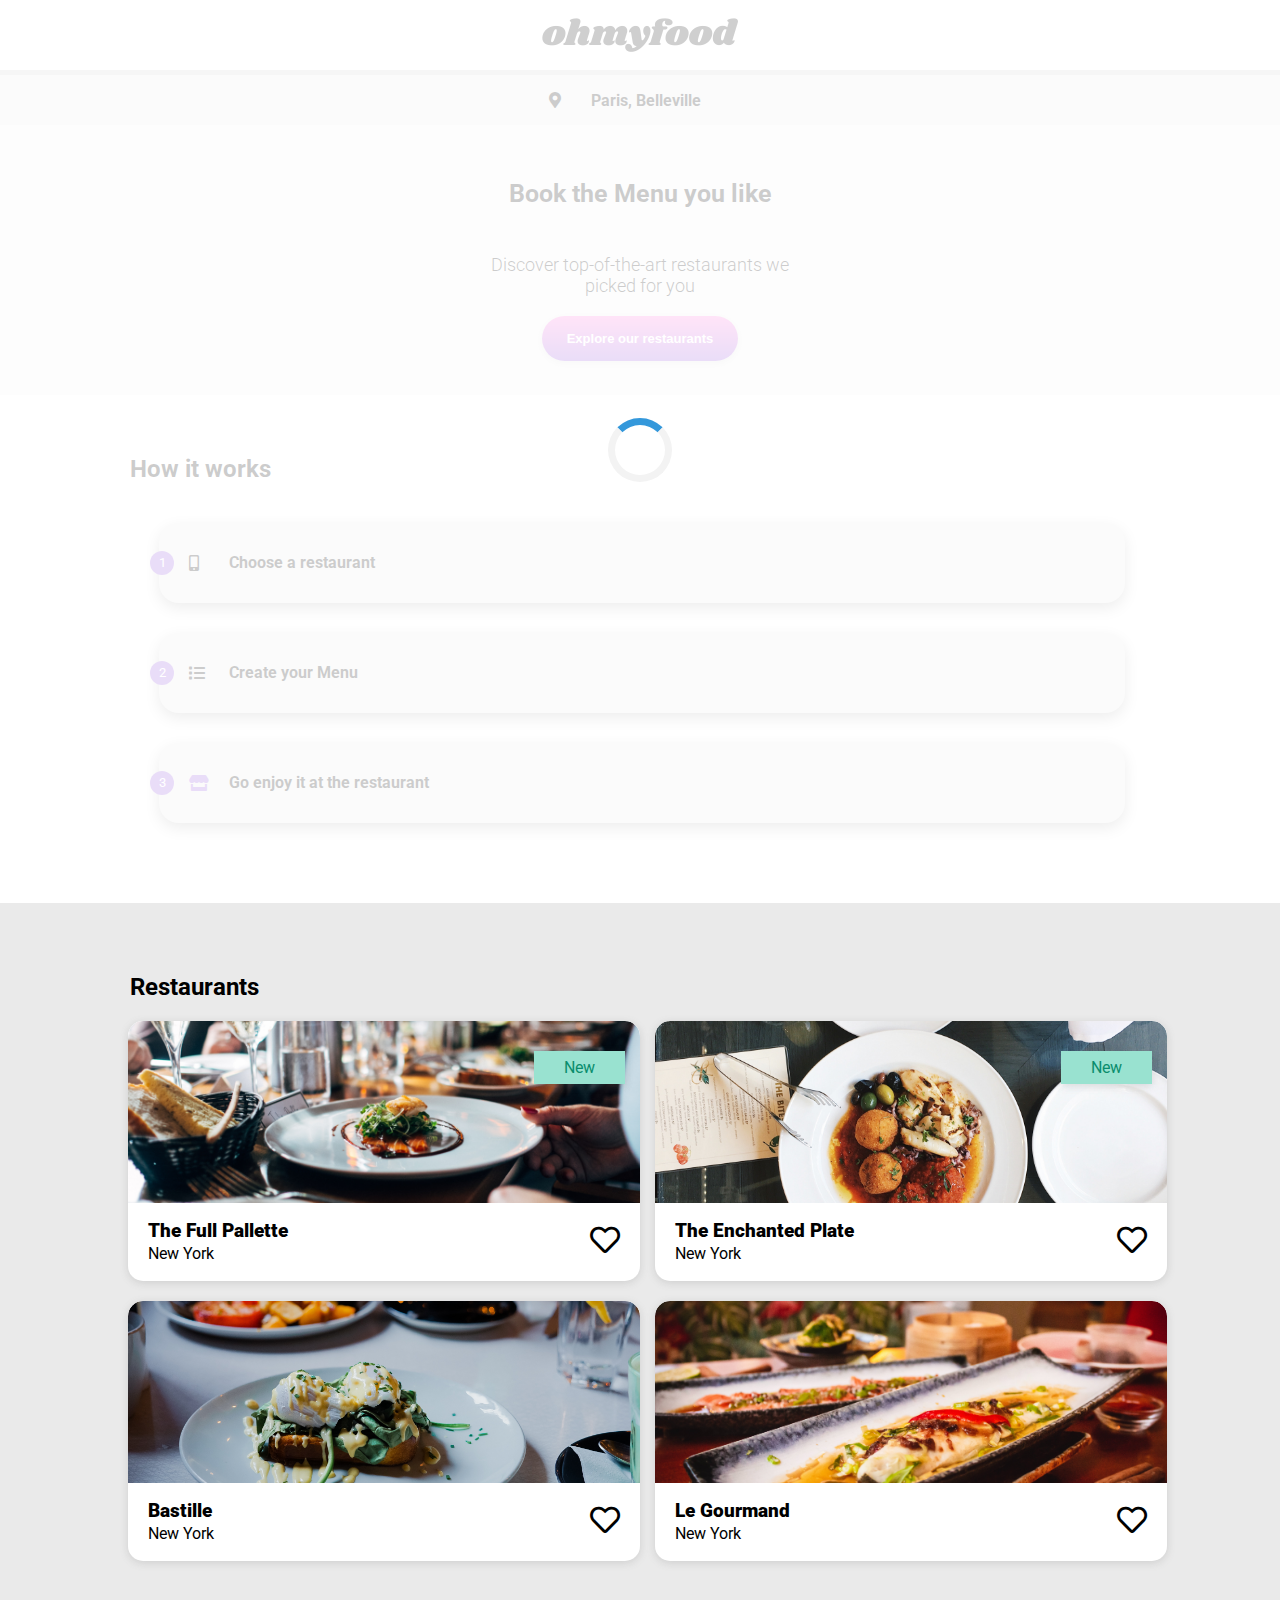
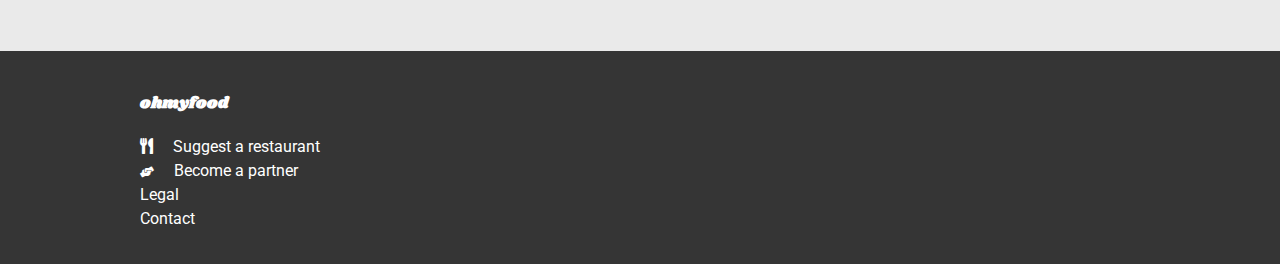
==== index.html @ 79b975fb "i have finished the menu pages, now need to add the heart function for all of them afterwards i will" ====
<!DOCTYPE html>
<html lang="en">
   <head>
      <meta charset="UTF-8">
      <meta name="viewport" content="width=device-width, initial-scale=1.0">
      <title>My HTML Document</title>
      <link rel="stylesheet" type="text/css" href="css/styles.css" />
      <link rel="preconnect" href="https://fonts.googleapis.com">
      <link rel="preconnect" href="https://fonts.gstatic.com" crossorigin>
      <link href="https://fonts.googleapis.com/css2?family=Roboto:ital,wght@0,300;0,400;0,500;0,900;1,400&display=swap" rel="stylesheet">
      <link rel="stylesheet" href="https://cdnjs.cloudflare.com/ajax/libs/font-awesome/5.15.3/css/all.min.css" />
      <link rel="preconnect" href="https://fonts.googleapis.com">
      <link rel="preconnect" href="https://fonts.gstatic.com" crossorigin>
      <link href="https://fonts.googleapis.com/css2?family=Shrikhand&display=swap" rel="stylesheet">
   </head>
   <body>
      <div id="loading-spinner">
         <div class = 'spinner'></div>
      </div>
      <nav>
         <div class = 'nav-section logo-section'>
            <img src = 'images/ohmyfood.png' class = 'logo'/>
         </div>
         <div class = 'nav-section location'>
            <span class="location-icon"><i class="fas fa-map-marker-alt"></i></span>
            <span class = 'area'>Paris, Belleville</span>
         </div>
      </nav>
      <header>
         <h1>Book the Menu you like</h1>
         <p>Discover top-of-the-art restaurants we picked for you</p>
         <button>Explore our restaurants</button>
      </header>
      <section id = 'instructions'>
         <h2>How it works</h2>
         <div class = 'cards'>
            <div class = 'card-wrapper'>
               <span>1</span>
               <div class = 'card'>
                  <i class="fas fa-mobile-alt"></i>Choose a restaurant
               </div>
            </div>
            <div class = 'card-wrapper'>
               <span>2</span>
               <div class = 'card'>
                  <i class="fas fa-list"></i>Create your Menu
               </div>
            </div>
            <div class = 'card-wrapper'>
               <span>3</span>
               <div class = 'card'>
                  <i class="fas fa-store"></i>Go enjoy it at the restaurant
               </div>
            </div>
         </div>
      </section>
      <section id = 'restaurants'>
         <h2>Restaurants</h2>
         <div class = 'restaurant-card-wrapper'>
            <a href = 'thefullpallette.html'>
               <div class = 'restaurant-cards'>
                  <span class = 'new'>New</span>
                  <img src = 'images/1.jpg' alt = 'This is the image of The Full Palette restaurant in New York'/>
                  <div class = 'title'>
                     <h3><b>The Full Pallette</b></h3>
                     <p>New York</p>
            <a class="heart-icon far fa-heart"></a> 
            <a class="heart-icon fas fa-heart"></a>              
            </div>
            </div>
            </a>
            <a href = 'theenchantedplate.html'>
            <div class = 'restaurant-cards'>
               <span class = 'new'>New</span>
               <img src = 'images/3.jpg' alt = 'This is the image of The Enchanted Plate restaurant in New York'/>
               <div class = 'title'>
                  <h3><b>The Enchanted Plate</b></h3>
                  <p>New York</p>
                  <a class="heart-icon far fa-heart"></a>
                  <a class="heart-icon fas fa-heart"></a> 
               </div>
            </div>
            </a>
            <a href = 'bastille.html'>
            <div class = 'restaurant-cards'>
               <img src = 'images/4.jpg' alt = 'This is the image of the Bastille restaurant in New York'/>
               <div class = 'title'>
                  <h3><b>Bastille</b></h3>
                  <p>New York</p>
                  <a class="heart-icon far fa-heart"></a>
                  <a class="heart-icon fas fa-heart"></a> 
               </div>
            </div>
            </a>
            <a href = 'legourmand.html'>
            <div class = 'restaurant-cards'>
               <img src = 'images/2.jpg' alt = 'This is the image of the The Full Palette restaurant in New York'/>
               <div class = 'title'>
                  <h3><b>Le Gourmand</b></h3>
                  <p>New York</p>
                  <a class="heart-icon far fa-heart"></a> 
                  <a class="heart-icon fas fa-heart"></a>
               </div>
            </div>
            </a>
         </div>
      </section>
      <footer>
         <h4>ohmyfood</h4>
         <ul>
            <li><i class="fas fa-utensils"></i><a href="#" class = 'link-icon'></i>Suggest a restaurant</a></li>
            <li><i class="fas fa-hands-helping"></i><a href="#" class = 'link-icon'>Become a partner</a></li>
            <li><a href="#">Legal</a></li>
            <li><a href="#">Contact</a></li>
         </ul>
      </footer>
   </body>
</html>
---- css/styles.css ----
body {
  box-sizing: border-box;
  margin: 0;
  padding: 0;
  overflow-x: hidden;
}

a {
  text-decoration: none;
  color: black;
}

button {
  transition: all 0.3s ease-in;
  cursor: pointer;
}

button:hover {
  filter: brightness(120%);
  box-shadow: rgba(50, 50, 93, 0.25) 0px 6px 12px -2px, rgba(0, 0, 0, 0.3) 0px 3px 7px -3px;
}

#loading-spinner {
  position: fixed;
  top: 0;
  left: 0;
  width: 100%;
  height: 100%;
  background-color: rgba(255, 255, 255, 0.8);
  display: flex;
  justify-content: center;
  align-items: center;
  z-index: 9999;
  opacity: 1;
  pointer-events: auto;
  transition: opacity 0.3s ease-in-out;
  animation: fadeOut 3s ease-in-out forwards; /* Animation to fade out the spinner */
}

@keyframes fadeOut {
  0% {
    opacity: 1;
  }
  100% {
    opacity: 0;
    pointer-events: none;
  }
}
.spinner {
  border: 7px solid #f3f3f3;
  border-radius: 50%;
  border-top: 7px solid #3498db;
  width: 50px;
  height: 50px; /* Safari */
  animation: spin 2s linear infinite;
  margin: auto;
}

/* Safari */
@keyframes spin {
  0% {
    transform: rotate(0deg);
  }
  100% {
    transform: rotate(360deg);
  }
}
@media screen and (max-width: 767px) {
  html,
  body {
    padding: 0;
    margin: 0;
    overflow-x: hidden;
    box-sizing: border-box;
    width: 100%;
    height: 100%;
  }
  nav {
    display: flex;
    flex-direction: column;
    text-align: center;
    align-items: center;
    width: 100%;
    box-sizing: border-box;
  }
  nav .logo {
    width: 50%;
  }
  nav .nav-section {
    display: flex;
    flex-direction: column;
  }
  nav i {
    position: absolute;
    top: 25px;
    left: 25px;
    font-size: 25px;
  }
  nav .nav-section.location {
    display: flex;
    flex-direction: row;
    justify-content: center;
    align-items: center;
    background-color: #eaeaea;
    width: 100%;
    height: 50px;
    border-top: 5px solid #cfcfcf;
    font-family: "Roboto", sans-serif;
    font-weight: 700;
  }
  nav .nav-section.location span {
    text-align: center;
  }
  nav .nav-section.logo-section {
    display: flex;
    justify-content: center;
    align-items: center;
    height: 60px;
    padding: 5px;
  }
  nav .nav-section.logo {
    text-align: center;
  }
  nav .fa-map-marker-alt {
    margin-right: 30px;
  }
  nav .area {
    margin-right: 30px;
  }
  header {
    display: flex;
    flex-direction: column;
    justify-content: center;
    align-items: center;
    background-color: #f6f6f6;
    font-family: "Roboto", sans-serif;
    height: 270px;
    width: 100%;
    box-sizing: border-box;
  }
  header h1 {
    font-size: 25px;
    margin-top: 20px;
  }
  header p {
    text-align: center;
    max-width: 300px;
    font-family: "Roboto", sans-serif;
    font-weight: 300;
    font-size: 18px;
    margin-top: 30px;
    margin-bottom: 20px;
  }
  header button {
    border-radius: 30px;
    border: none;
    background: linear-gradient(#ff79da, #9356dc);
    padding-top: 15px;
    padding-bottom: 15px;
    padding-left: 25px;
    padding-right: 25px;
    color: white;
    font-weight: bold;
    font-size: small;
    margin-top: 0px;
    box-shadow: rgba(99, 99, 99, 0.2) 0px 2px 8px 0px;
  }
  #instructions {
    width: 100%;
    height: 50%;
    overflow: hidden;
    margin-top: 40px;
  }
  #instructions h2 {
    font-family: "Roboto", sans-serif;
    margin-left: 20px;
    margin-bottom: 40px;
  }
  #instructions .card-wrapper {
    display: flex;
    flex-direction: row;
    justify-content: center;
    align-items: center;
    padding-right: 0px;
    margin-bottom: 30px;
    position: relative;
  }
  #instructions .card {
    width: 70%;
    height: 80px;
    display: flex;
    flex-direction: row;
    align-items: flex-start;
    align-items: center;
    padding-left: 70px;
    border-radius: 20px;
    background-color: #eaeaea;
    font-weight: bold;
    font-family: "Roboto", sans-serif;
    position: relative;
    right: 10px;
    box-shadow: rgba(0, 0, 0, 0.35) 0px 5px 15px;
  }
  #instructions span {
    display: inline-block;
    width: 24px;
    height: 24px;
    border-radius: 50%;
    background-color: #9356dc;
    color: white;
    text-align: center;
    line-height: 24px;
    position: relative;
    z-index: 9;
    left: 5px;
    font-family: "Roboto", sans-serif;
    font-size: smaller;
  }
  #instructions i {
    position: absolute;
    left: 30px;
  }
  #instructions .fa-store {
    color: #9356dc;
  }
  #restaurants {
    width: 100%;
    height: 100%;
    box-sizing: border-box;
    display: flex;
    flex-direction: column;
    background-color: #eaeaea;
    padding-top: 50px;
    margin-top: 50px;
  }
  #restaurants h2 {
    font-family: "Roboto", sans-serif;
    margin-left: 20px;
  }
  #restaurants .restaurant-card-wrapper {
    display: flex;
    justify-content: center;
    flex-direction: column;
    align-items: center;
    position: relative;
    bottom: 20px;
    margin-bottom: 70px;
  }
  #restaurants .restaurant-cards {
    position: relative;
    height: 260px;
    width: 90%;
    background-color: white;
    border-radius: 15px;
    overflow: hidden;
    box-shadow: rgba(99, 99, 99, 0.2) 0px 2px 8px 0px;
    margin-top: 20px;
  }
  #restaurants .new {
    position: absolute;
    top: 30px;
    right: 15px;
    background-color: #99e2d0;
    padding-left: 30px;
    padding-right: 30px;
    padding-top: 7px;
    padding-bottom: 7px;
    font-family: "Roboto", sans-serif;
    color: #0a8d6d;
    box-shadow: rgba(99, 99, 99, 0.2) 0px 2px 8px 0px;
  }
  #restaurants .restaurant-cards img {
    -o-object-fit: cover;
       object-fit: cover;
    width: 100%;
    border-radius: 15px 15px 0px 0px;
    height: 70%;
  }
  #restaurants .title {
    padding-left: 20px;
    position: relative;
    bottom: 5px;
  }
  #restaurants .title .heart-icon.far {
    position: absolute;
    top: 5px;
    right: 20px;
    color: black;
    font-size: 30px;
  }
  #restaurants .title .heart-icon.fas {
    position: absolute;
    top: 20px;
    right: 26px;
    font-size: 17px;
    opacity: 0;
    color: transparent;
    background-clip: text;
    -webkit-background-clip: text;
    background-image: linear-gradient(#ff79da, #9356dc);
    transition: background-image 0.3s ease;
    cursor: pointer;
    transform-origin: bottom;
  }
  #restaurants .title .heart-icon.fas:hover {
    opacity: 1;
    transition: all 0.7s ease-in;
    transform: scale(2); /* Initially set the scale to 0 */
  }
  #restaurants h3 {
    font-family: "Roboto", sans-serif;
  }
  #restaurants .title p {
    position: relative;
    bottom: 17px;
    font-family: "Roboto", sans-serif;
  }
  footer {
    width: 100%;
    box-sizing: border-box;
    padding-left: 20px;
    padding-top: 20px;
    background-color: #353535;
    display: flex;
    flex-direction: column;
    margin: 0;
  }
  footer h4 {
    font-family: "Shrikhand", cursive;
    color: white;
  }
  footer ul {
    list-style-type: none;
    padding: 0;
    position: relative;
    bottom: 20px;
  }
  footer a {
    text-decoration: none;
    color: white;
    font-family: "Roboto", sans-serif;
  }
  footer li {
    margin-top: 5px;
  }
  footer .link-icon {
    position: relative;
    left: 20px;
  }
  footer i {
    color: white;
  }
  footer .fa-hands-helping {
    font-size: 11px;
  }
  #menus-header {
    width: 100%;
  }
  #menus-header img {
    width: 100%;
    height: 100%;
    -o-object-fit: cover;
       object-fit: cover;
  }
  #menu {
    width: 100%;
    background-color: white;
    height: 100%;
    position: relative;
    bottom: 30px;
    border-radius: 35px 35px 0 0;
    margin: 0%;
  }
  #menu .top-menu {
    display: flex;
    flex-direction: row;
    justify-content: space-between;
  }
  #menu .heart-icon {
    position: absolute;
    top: 35px;
    right: 60px;
    font-size: 25px;
  }
  #menu h1 {
    font-family: "Shrikhand", cursive;
    margin-top: 30px;
    margin-left: 25px;
    font-size: 25px;
  }
}
@media only screen and (min-width: 768px) and (max-width: 991px) {
  html,
  body {
    padding: 0;
    margin: 0;
    overflow-x: hidden;
    box-sizing: border-box;
  }
  nav {
    display: flex;
    flex-direction: column;
    text-align: center;
    align-items: center;
    width: 100%;
    box-sizing: border-box;
  }
  nav .logo {
    width: 50%;
  }
  nav .nav-section {
    display: flex;
    flex-direction: column;
  }
  nav .nav-section.location {
    display: flex;
    flex-direction: row;
    justify-content: center;
    align-items: center;
    background-color: #eaeaea;
    width: 100%;
    height: 50px;
    border-top: 5px solid #cfcfcf;
    font-family: "Roboto", sans-serif;
    font-weight: 700;
  }
  nav .nav-section.location span {
    text-align: center;
  }
  nav .nav-section.logo-section {
    display: flex;
    justify-content: center;
    align-items: center;
    height: 60px;
    padding: 5px;
  }
  nav .nav-section.logo {
    text-align: center;
  }
  nav .fa-map-marker-alt {
    margin-right: 30px;
  }
  nav .area {
    margin-right: 30px;
  }
  header {
    display: flex;
    flex-direction: column;
    justify-content: center;
    align-items: center;
    background-color: #f6f6f6;
    font-family: "Roboto", sans-serif;
    height: 270px;
    width: 100%;
    box-sizing: border-box;
  }
  header h1 {
    font-size: 25px;
    margin-top: 20px;
  }
  header p {
    text-align: center;
    max-width: 300px;
    font-family: "Roboto", sans-serif;
    font-weight: 300;
    font-size: 18px;
    margin-top: 30px;
    margin-bottom: 20px;
  }
  header button {
    border-radius: 30px;
    border: none;
    background: linear-gradient(#ff79da, #9356dc);
    padding-top: 15px;
    padding-bottom: 15px;
    padding-left: 25px;
    padding-right: 25px;
    color: white;
    font-weight: bold;
    font-size: small;
    margin-top: 0px;
    box-shadow: rgba(99, 99, 99, 0.2) 0px 2px 8px 0px;
  }
  #instructions {
    width: 100%;
    height: 50%;
    overflow: hidden;
    margin-top: 40px;
  }
  #instructions h2 {
    font-family: "Roboto", sans-serif;
    margin-left: 20px;
    margin-bottom: 40px;
  }
  #instructions .card-wrapper {
    display: flex;
    flex-direction: row;
    justify-content: center;
    align-items: center;
    padding-right: 0px;
    margin-bottom: 30px;
    position: relative;
  }
  #instructions .card {
    width: 70%;
    height: 80px;
    display: flex;
    flex-direction: row;
    align-items: flex-start;
    align-items: center;
    padding-left: 70px;
    border-radius: 20px;
    background-color: #eaeaea;
    font-weight: bold;
    font-family: "Roboto", sans-serif;
    position: relative;
    right: 10px;
    box-shadow: rgba(0, 0, 0, 0.35) 0px 5px 15px;
  }
  #instructions span {
    display: inline-block;
    width: 24px;
    height: 24px;
    border-radius: 50%;
    background-color: #9356dc;
    color: white;
    text-align: center;
    line-height: 24px;
    position: relative;
    z-index: 9;
    left: 5px;
    font-family: "Roboto", sans-serif;
    font-size: smaller;
  }
  #instructions i {
    position: absolute;
    left: 30px;
  }
  #instructions .fa-store {
    color: #9356dc;
  }
  #restaurants {
    width: 100%;
    height: 100%;
    box-sizing: border-box;
    display: flex;
    flex-direction: column;
    background-color: #eaeaea;
    padding-top: 50px;
    margin-top: 50px;
  }
  #restaurants h2 {
    font-family: "Roboto", sans-serif;
    margin-left: 20px;
  }
  #restaurants .restaurant-card-wrapper {
    display: flex;
    justify-content: center;
    flex-direction: column;
    align-items: center;
    position: relative;
    bottom: 20px;
    margin-bottom: 70px;
  }
  #restaurants .restaurant-cards {
    position: relative;
    height: 260px;
    width: 90%;
    background-color: white;
    border-radius: 15px;
    overflow: hidden;
    box-shadow: rgba(99, 99, 99, 0.2) 0px 2px 8px 0px;
    margin-top: 20px;
  }
  #restaurants .new {
    position: absolute;
    top: 30px;
    right: 15px;
    background-color: #99e2d0;
    padding-left: 30px;
    padding-right: 30px;
    padding-top: 7px;
    padding-bottom: 7px;
    font-family: "Roboto", sans-serif;
    color: #0a8d6d;
    box-shadow: rgba(99, 99, 99, 0.2) 0px 2px 8px 0px;
  }
  #restaurants .restaurant-cards img {
    -o-object-fit: cover;
       object-fit: cover;
    width: 100%;
    border-radius: 15px 15px 0px 0px;
    height: 70%;
  }
  #restaurants .title {
    padding-left: 20px;
    position: relative;
    bottom: 5px;
  }
  #restaurants .title .heart-icon.fas {
    position: absolute;
    top: 20px;
    right: 26px;
    font-size: 17px;
    opacity: 0;
    color: transparent;
    background-clip: text;
    -webkit-background-clip: text;
    background-image: linear-gradient(#ff79da, #9356dc);
    transition: background-image 0.3s ease;
    cursor: pointer;
    transform-origin: bottom;
  }
  #restaurants .title .heart-icon.fas:hover {
    opacity: 1;
    transition: all 0.7s ease-in;
    transform: scale(2); /* Initially set the scale to 0 */
  }
  #restaurants h3 {
    font-family: "Roboto", sans-serif;
  }
  #restaurants .title p {
    position: relative;
    bottom: 17px;
    font-family: "Roboto", sans-serif;
  }
  footer {
    width: 100%;
    height: 100%;
    box-sizing: border-box;
    padding-left: 20px;
    padding-top: 20px;
    background-color: #353535;
    display: flex;
    flex-direction: column;
  }
  footer h4 {
    font-family: "Shrikhand", cursive;
    color: white;
  }
  footer ul {
    list-style-type: none;
    padding: 0;
    position: relative;
    bottom: 20px;
  }
  footer a {
    text-decoration: none;
    color: white;
    font-family: "Roboto", sans-serif;
  }
  footer li {
    margin-top: 5px;
  }
  footer .link-icon {
    position: relative;
    left: 20px;
  }
  footer i {
    color: white;
  }
  footer .fa-hands-helping {
    font-size: 11px;
  }
  .heart-icon.far {
    position: absolute;
    top: 5px;
    right: 20px;
    color: black;
    font-size: 30px;
  }
}
@media screen and (min-width: 992px) {
  html,
  body {
    padding: 0;
    margin: 0;
    overflow-x: hidden;
    box-sizing: border-box;
  }
  .heart-icon.fas {
    position: absolute;
    top: 14px;
    right: 23px;
    font-size: 23px;
    opacity: 0;
    color: transparent;
    background-clip: text;
    -webkit-background-clip: text;
    background-image: linear-gradient(#ff79da, #9356dc);
    transition: background-image 0.3s ease;
    cursor: pointer;
    transform-origin: bottom;
  }
  .heart-icon.fas:hover {
    opacity: 1;
    transition: all 0.3s ease-in;
    transform: scale(1.6); /* Initially set the scale to 0 */
  }
  nav {
    display: flex;
    flex-direction: column;
    text-align: center;
    align-items: center;
    width: 100%;
    box-sizing: border-box;
  }
  nav .logo {
    width: 50%;
  }
  nav .nav-section {
    display: flex;
    flex-direction: column;
  }
  nav .nav-section.location {
    display: flex;
    flex-direction: row;
    justify-content: center;
    align-items: center;
    background-color: #eaeaea;
    width: 100%;
    height: 50px;
    border-top: 5px solid #cfcfcf;
    font-family: "Roboto", sans-serif;
    font-weight: 700;
  }
  nav .nav-section.location span {
    text-align: center;
  }
  nav .nav-section.logo-section {
    display: flex;
    justify-content: center;
    align-items: center;
    height: 60px;
    padding: 5px;
  }
  nav .nav-section.logo {
    text-align: center;
  }
  nav .fa-map-marker-alt {
    margin-right: 30px;
  }
  nav .area {
    margin-right: 30px;
  }
  header {
    display: flex;
    flex-direction: column;
    justify-content: center;
    align-items: center;
    background-color: #f6f6f6;
    font-family: "Roboto", sans-serif;
    height: 270px;
    width: 100%;
    box-sizing: border-box;
  }
  header h1 {
    font-size: 25px;
    margin-top: 20px;
  }
  header p {
    text-align: center;
    max-width: 300px;
    font-family: "Roboto", sans-serif;
    font-weight: 300;
    font-size: 18px;
    margin-top: 30px;
    margin-bottom: 20px;
  }
  header button {
    border-radius: 30px;
    border: none;
    background: linear-gradient(#ff79da, #9356dc);
    padding-top: 15px;
    padding-bottom: 15px;
    padding-left: 25px;
    padding-right: 25px;
    color: white;
    font-weight: bold;
    font-size: small;
    margin-top: 0px;
    box-shadow: rgba(99, 99, 99, 0.2) 0px 2px 8px 0px;
  }
  #instructions {
    width: 100%;
    height: 50%;
    overflow: hidden;
    margin-top: 40px;
  }
  #instructions h2 {
    font-family: "Roboto", sans-serif;
    margin-left: 130px;
    margin-bottom: 40px;
  }
  #instructions .cards {
    display: flex;
    flex-direction: column;
  }
  #instructions .card-wrapper {
    display: flex;
    flex-direction: row;
    justify-content: center;
    align-items: center;
    padding-right: 0px;
    margin-bottom: 30px;
    position: relative;
  }
  #instructions .card {
    width: 70%;
    height: 80px;
    display: flex;
    flex-direction: row;
    align-items: flex-start;
    align-items: center;
    padding-left: 70px;
    border-radius: 20px;
    background-color: #eaeaea;
    font-weight: bold;
    font-family: "Roboto", sans-serif;
    position: relative;
    right: 10px;
    box-shadow: rgba(0, 0, 0, 0.35) 0px 5px 15px;
  }
  #instructions span {
    display: inline-block;
    width: 24px;
    height: 24px;
    border-radius: 50%;
    background-color: #9356dc;
    color: white;
    text-align: center;
    line-height: 24px;
    position: relative;
    z-index: 9;
    left: 5px;
    font-family: "Roboto", sans-serif;
    font-size: smaller;
  }
  #instructions i {
    position: absolute;
    left: 30px;
  }
  #instructions .fa-store {
    color: #9356dc;
  }
  #restaurants {
    width: 100%;
    height: 100%;
    box-sizing: border-box;
    display: flex;
    flex-direction: column;
    background-color: #eaeaea;
    padding-top: 50px;
    margin-top: 50px;
  }
  #restaurants h2 {
    font-family: "Roboto", sans-serif;
    margin-left: 130px;
  }
  #restaurants .restaurant-card-wrapper {
    display: flex;
    justify-content: center;
    flex-direction: row;
    align-items: center;
    position: relative;
    bottom: 20px;
    margin-bottom: 70px;
    flex-wrap: wrap;
  }
  #restaurants .restaurant-cards {
    position: relative;
    height: 260px;
    width: 40%;
    background-color: white;
    border-radius: 15px;
    overflow: hidden;
    box-shadow: rgba(99, 99, 99, 0.2) 0px 2px 8px 0px;
    margin-top: 20px;
    margin-left: 15px;
  }
  #restaurants .new {
    position: absolute;
    top: 30px;
    right: 15px;
    background-color: #99e2d0;
    padding-left: 30px;
    padding-right: 30px;
    padding-top: 7px;
    padding-bottom: 7px;
    font-family: "Roboto", sans-serif;
    color: #0a8d6d;
    box-shadow: rgba(99, 99, 99, 0.2) 0px 2px 8px 0px;
  }
  #restaurants .restaurant-cards img {
    -o-object-fit: cover;
       object-fit: cover;
    width: 100%;
    border-radius: 15px 15px 0px 0px;
    height: 70%;
  }
  #restaurants .title {
    padding-left: 20px;
    position: relative;
    bottom: 5px;
  }
  #restaurants .title .heart-icon.far {
    position: absolute;
    top: 5px;
    right: 20px;
    color: black;
    font-size: 30px;
  }
  #restaurants h3 {
    font-family: "Roboto", sans-serif;
  }
  #restaurants .title p {
    position: relative;
    bottom: 17px;
    font-family: "Roboto", sans-serif;
  }
  footer {
    width: 100%;
    height: 100%;
    box-sizing: border-box;
    padding-left: 140px;
    padding-top: 20px;
    background-color: #353535;
    display: flex;
    flex-direction: column;
  }
  footer h4 {
    font-family: "Shrikhand", cursive;
    color: white;
  }
  footer ul {
    list-style-type: none;
    padding: 0;
    position: relative;
    bottom: 20px;
  }
  footer a {
    text-decoration: none;
    color: white;
    font-family: "Roboto", sans-serif;
  }
  footer li {
    margin-top: 5px;
  }
  footer .link-icon {
    position: relative;
    left: 20px;
  }
  footer i {
    color: white;
  }
  footer .fa-hands-helping {
    font-size: 11px;
  }
}/*# sourceMappingURL=styles.css.map */
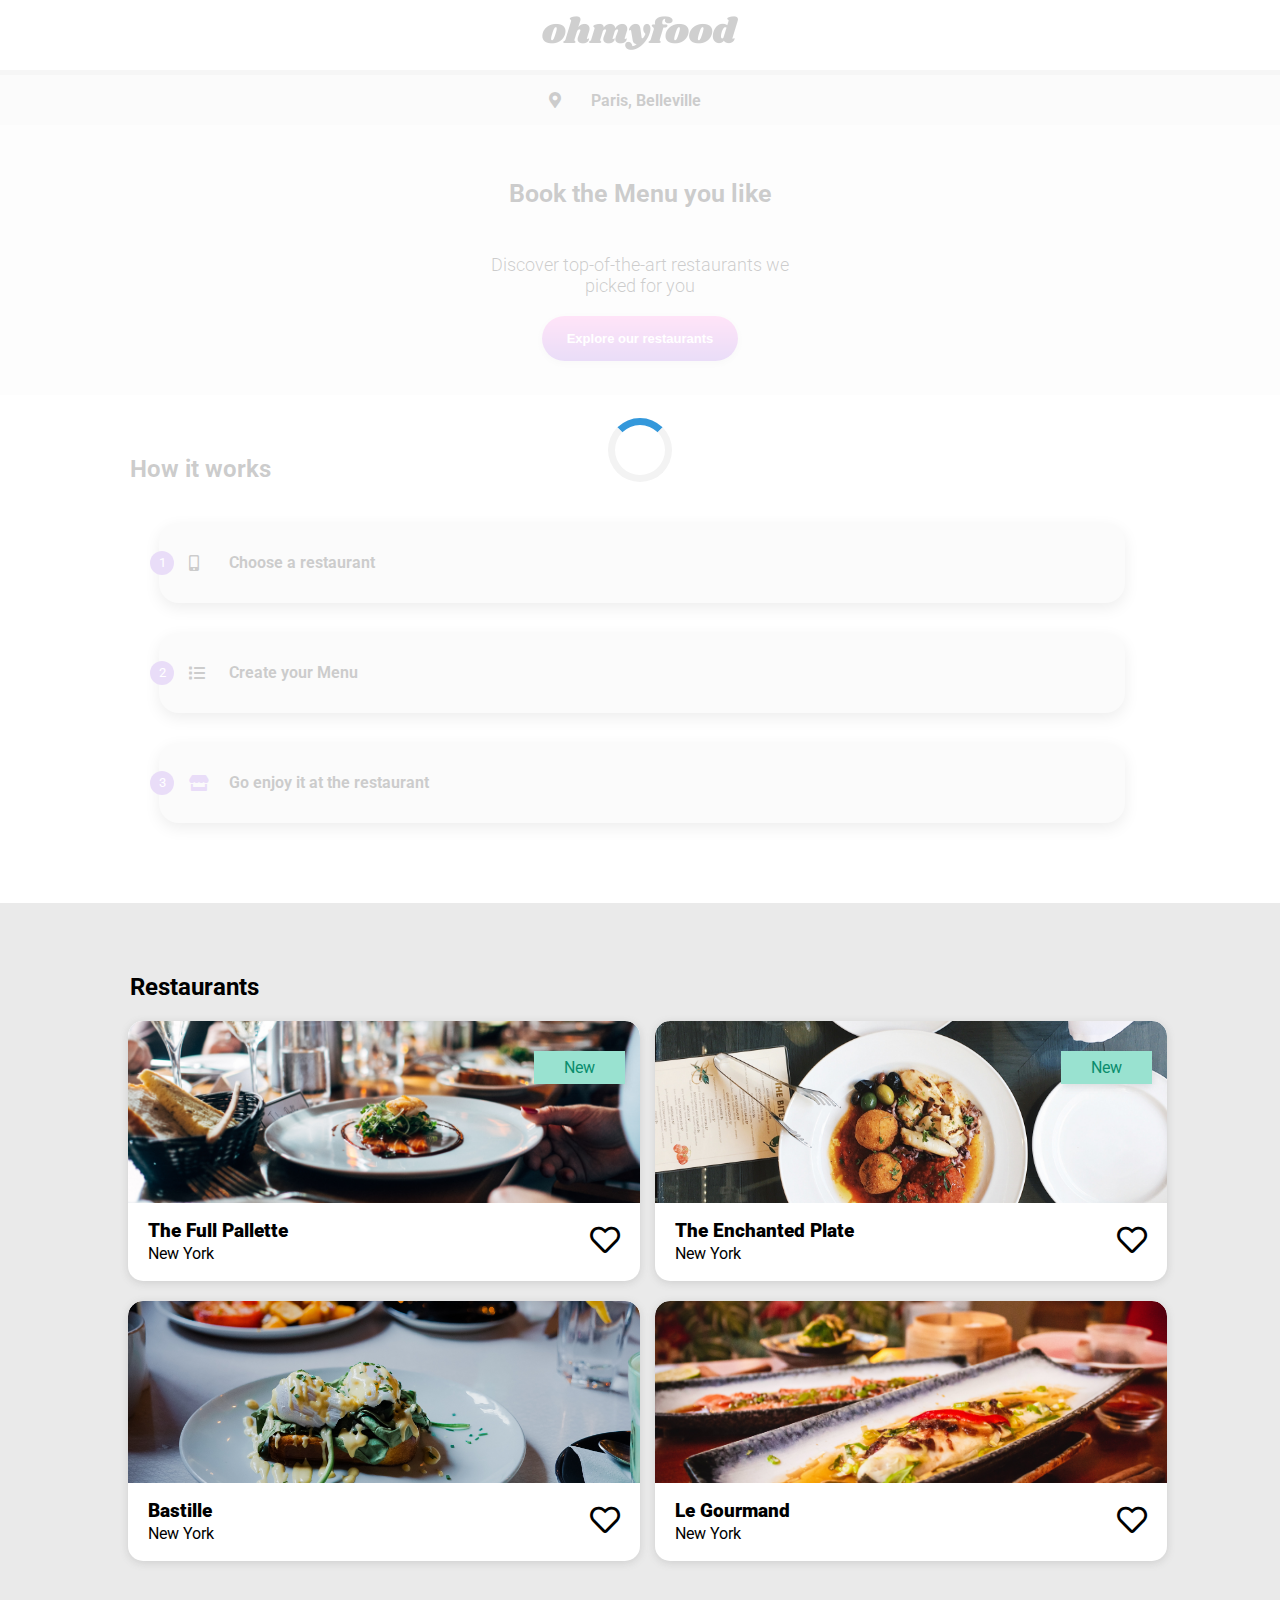
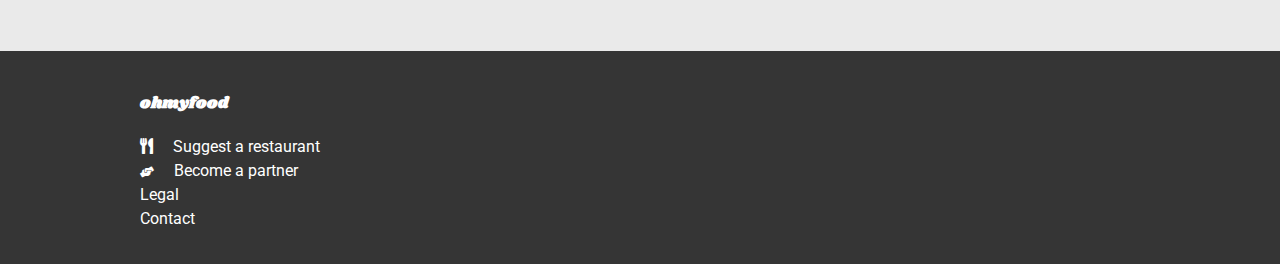
==== commit 4ffc1d5c: "i have made a lot of responsive changes, added return links to every arrow and also homepage link fr" ====
--- a/index.html
+++ b/index.html
@@ -3,7 +3,7 @@
    <head>
       <meta charset="UTF-8">
       <meta name="viewport" content="width=device-width, initial-scale=1.0">
-      <title>My HTML Document</title>
+      <title>Homepage</title>
       <link rel="stylesheet" type="text/css" href="css/styles.css" />
       <link rel="preconnect" href="https://fonts.googleapis.com">
       <link rel="preconnect" href="https://fonts.gstatic.com" crossorigin>
@@ -19,7 +19,7 @@
       </div>
       <nav>
          <div class = 'nav-section logo-section'>
-            <img src = 'images/ohmyfood.png' class = 'logo'/>
+           <a href = 'index.html'><img src = 'images/ohmyfood.png' class = 'logo'/></a>
          </div>
          <div class = 'nav-section location'>
             <span class="location-icon"><i class="fas fa-map-marker-alt"></i></span>
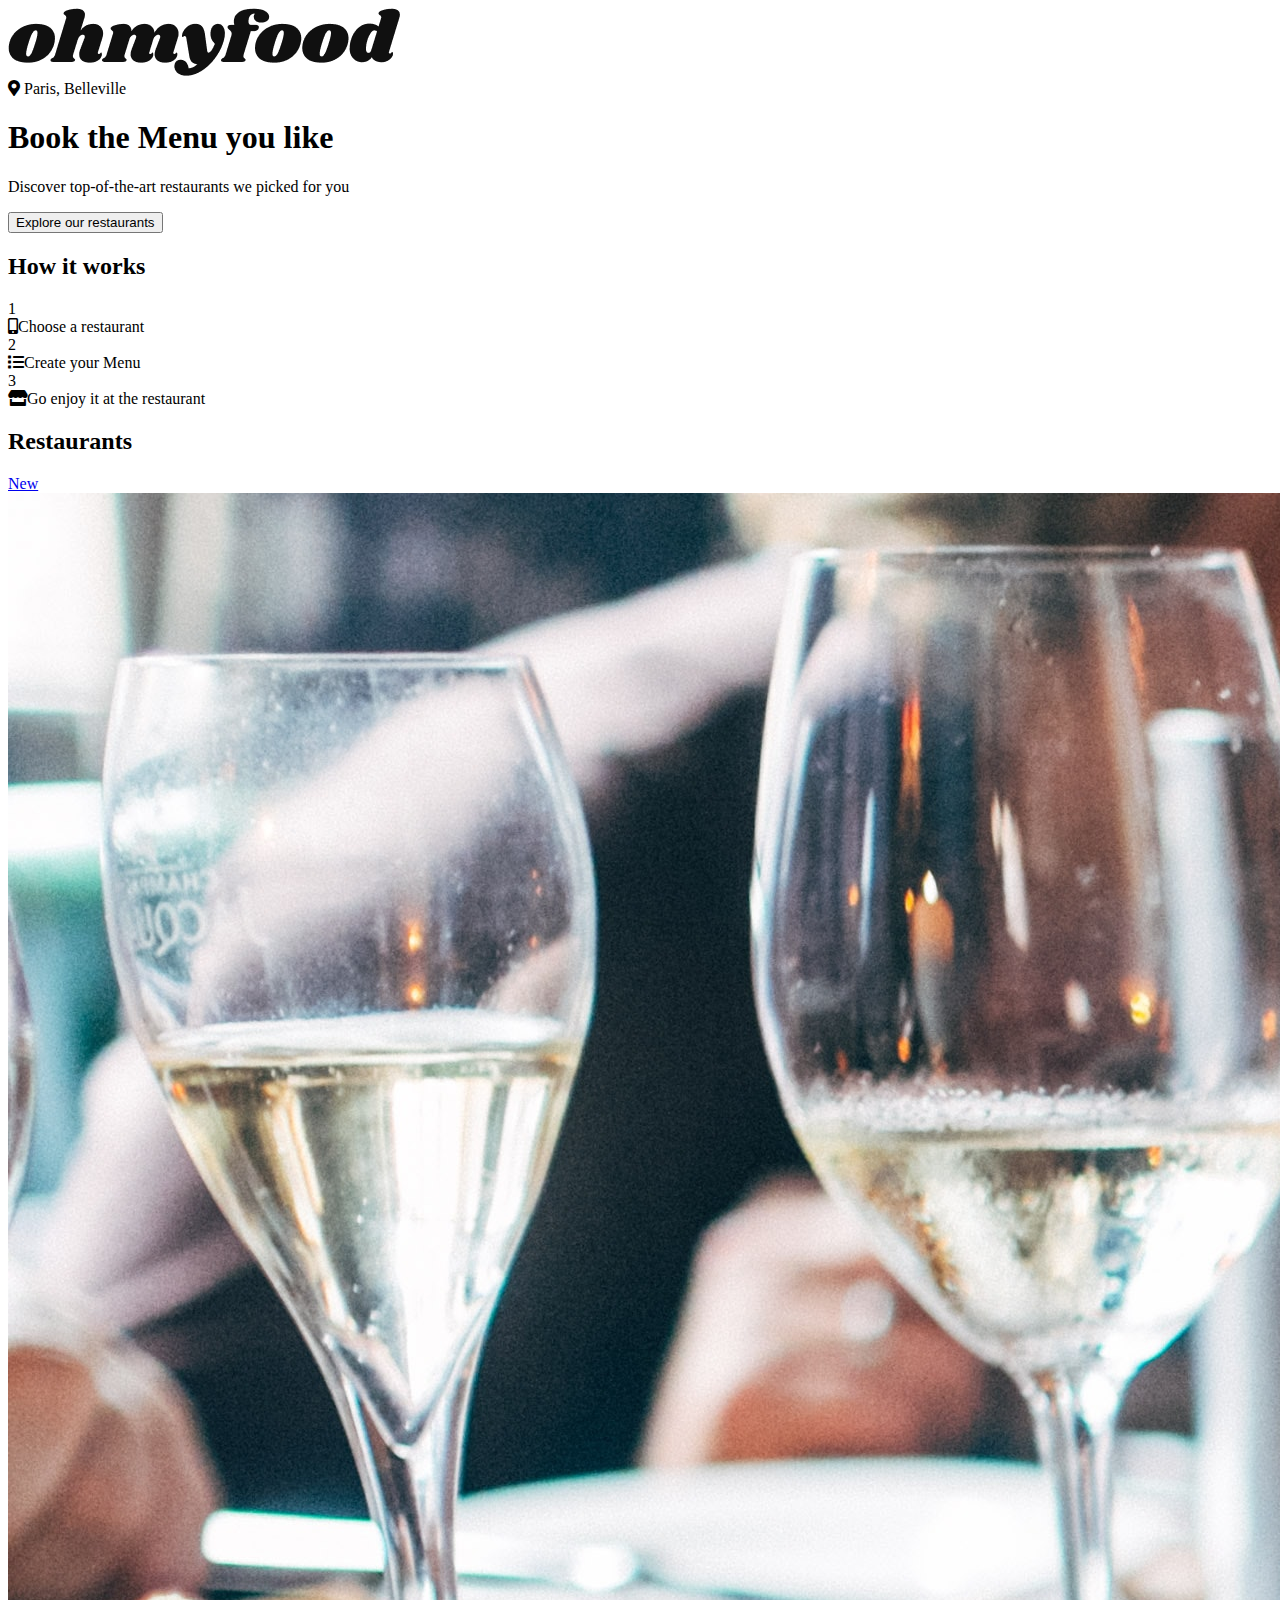
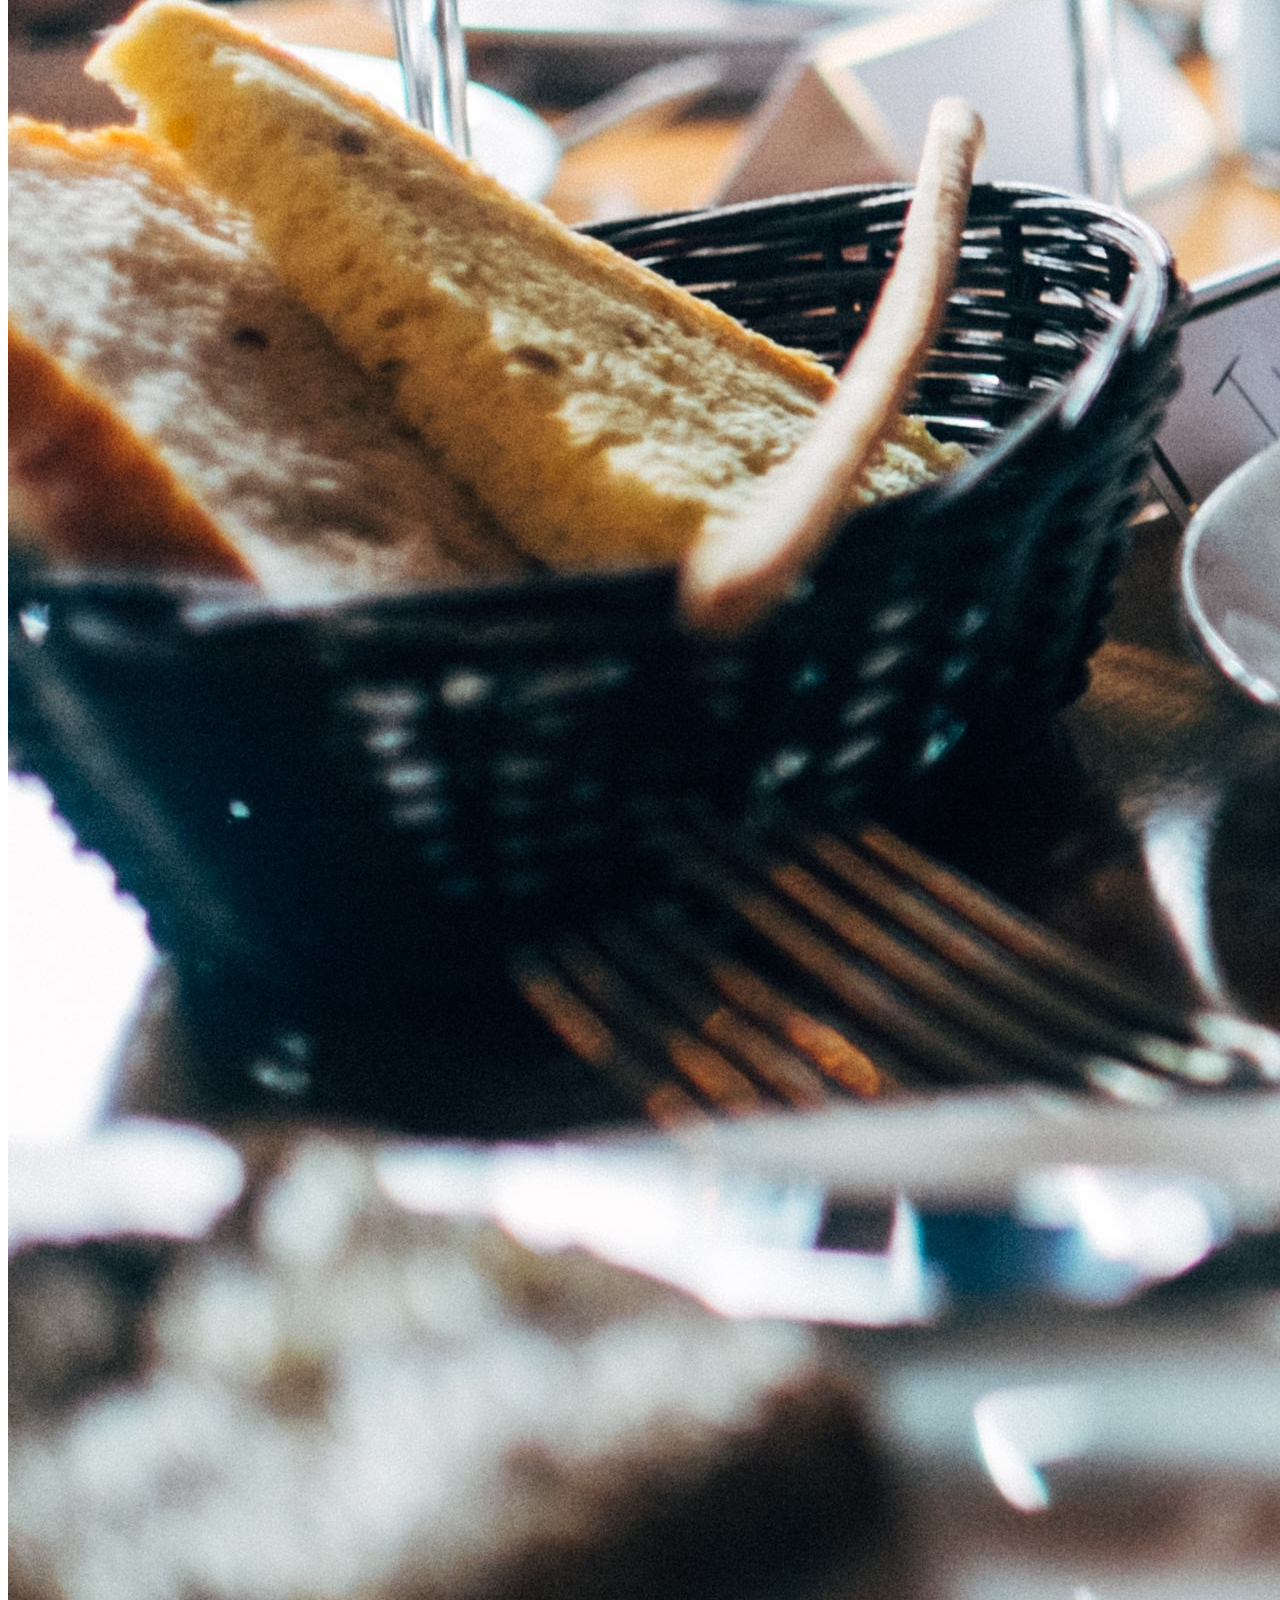
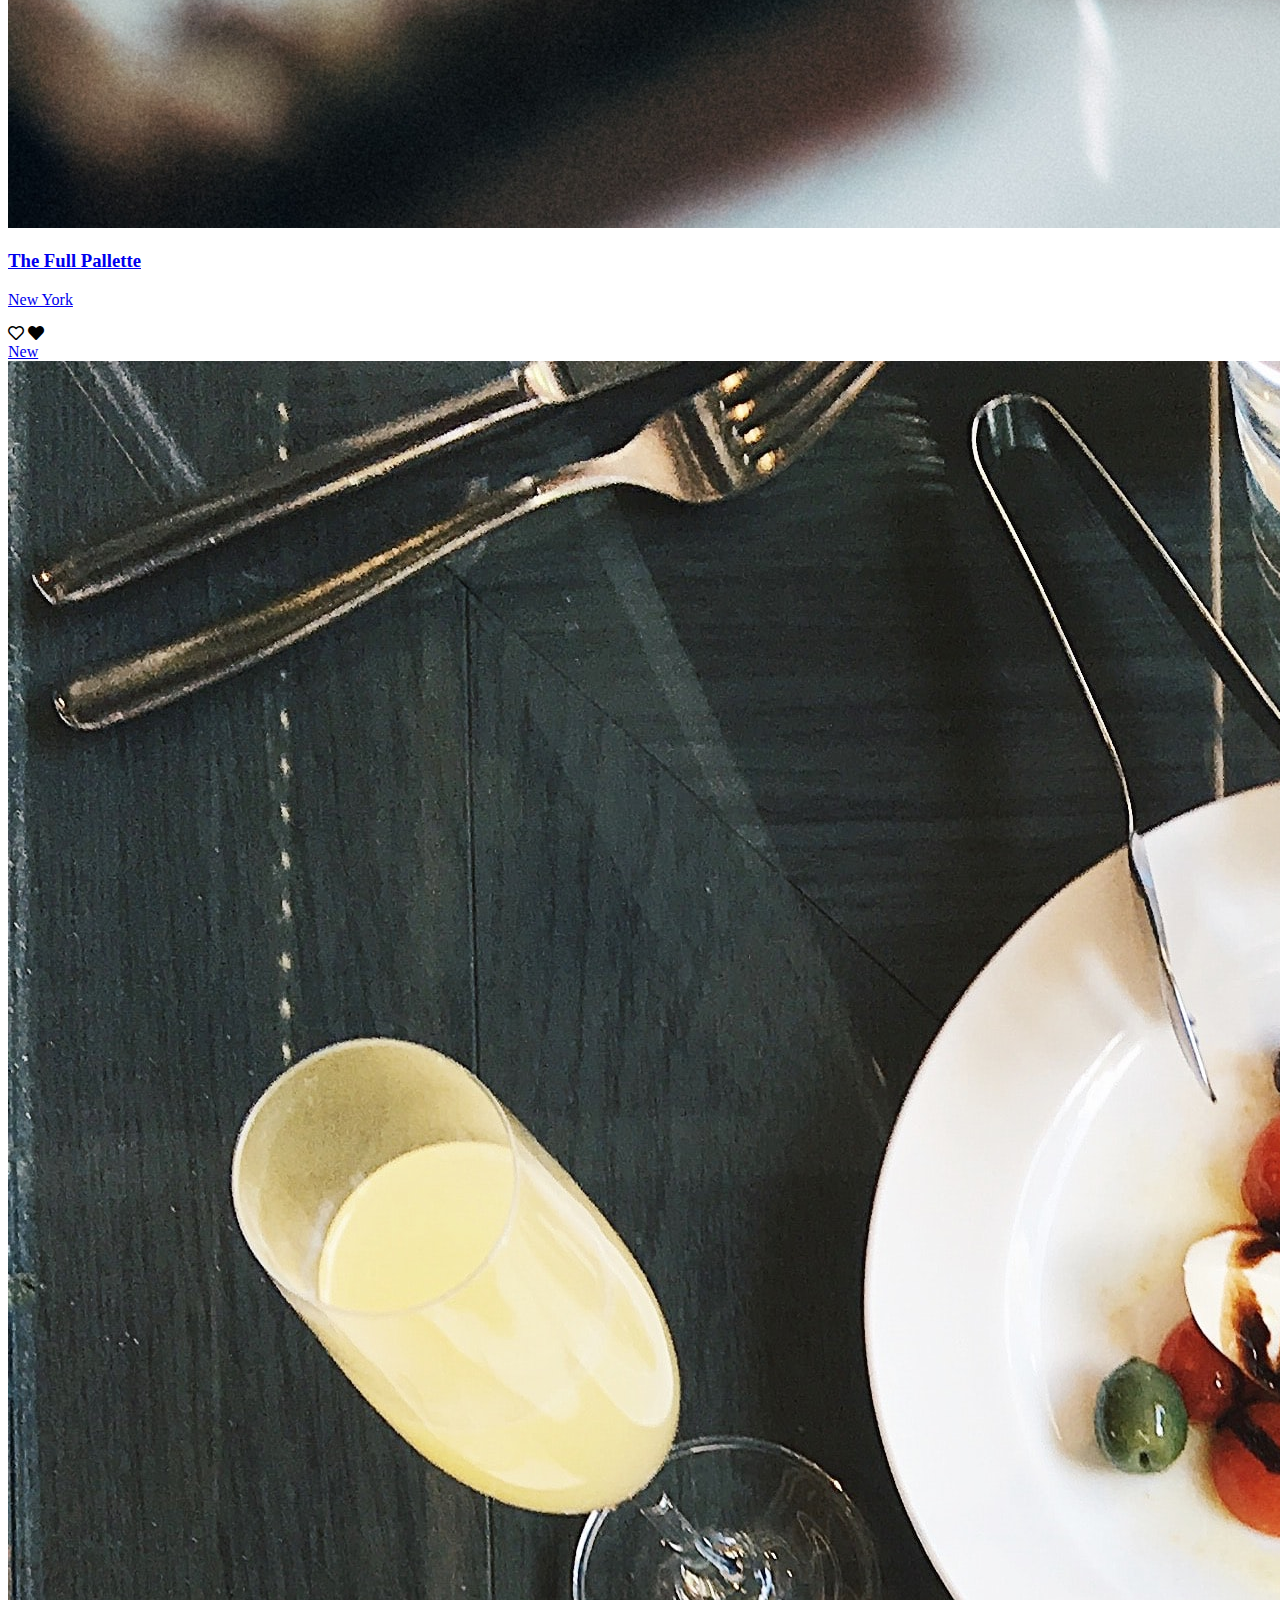
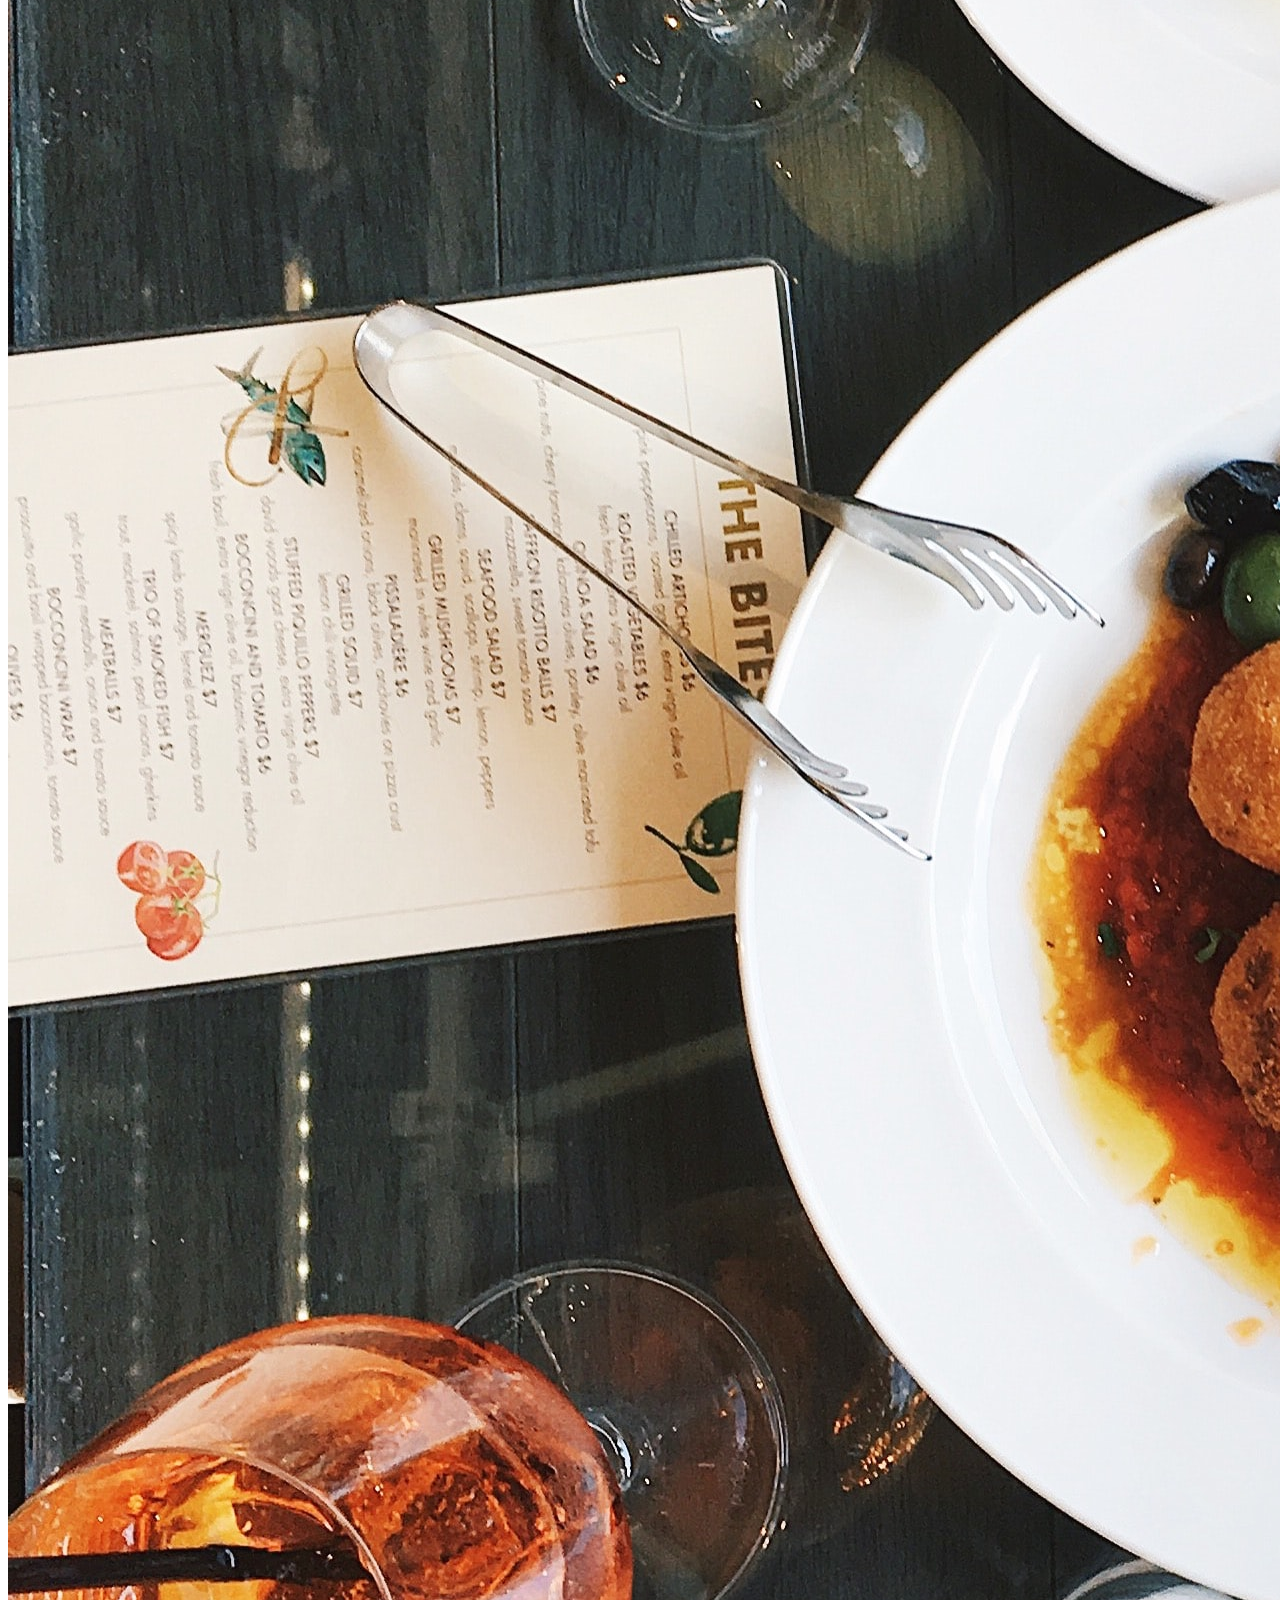
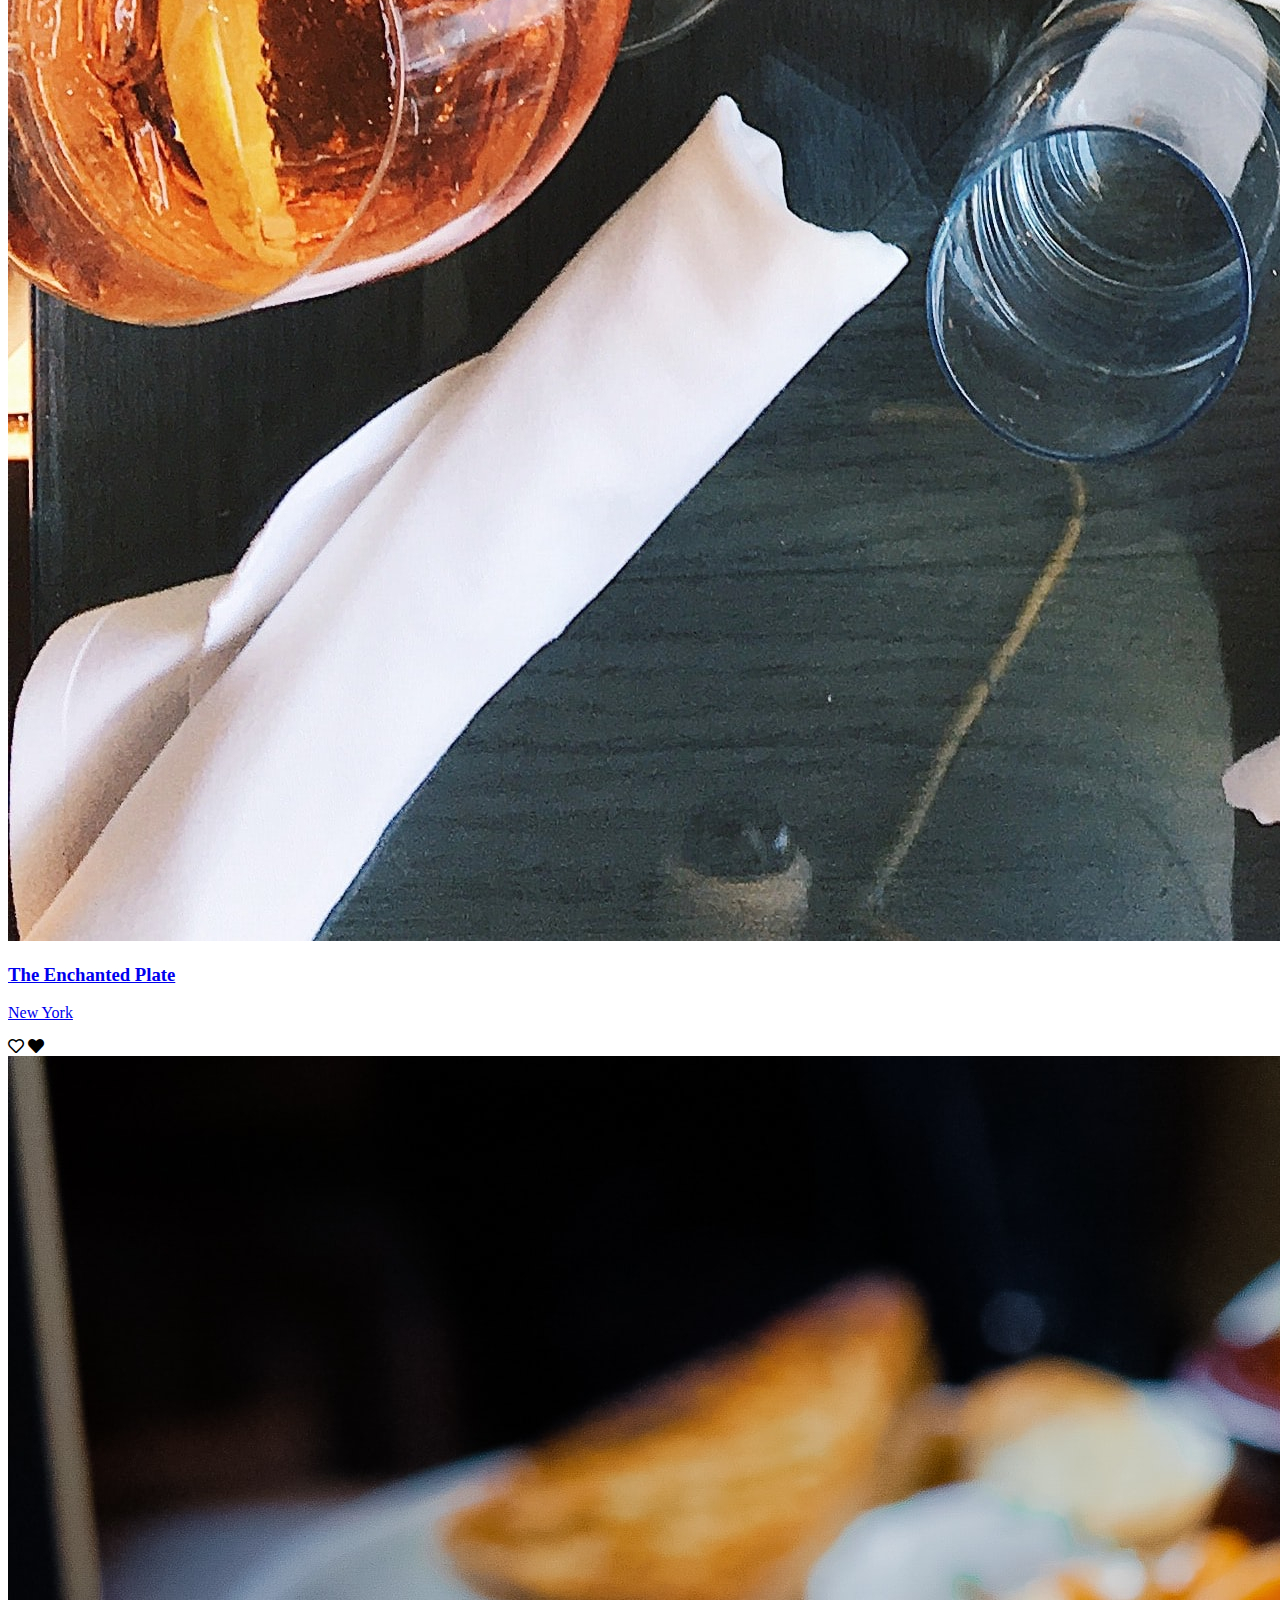
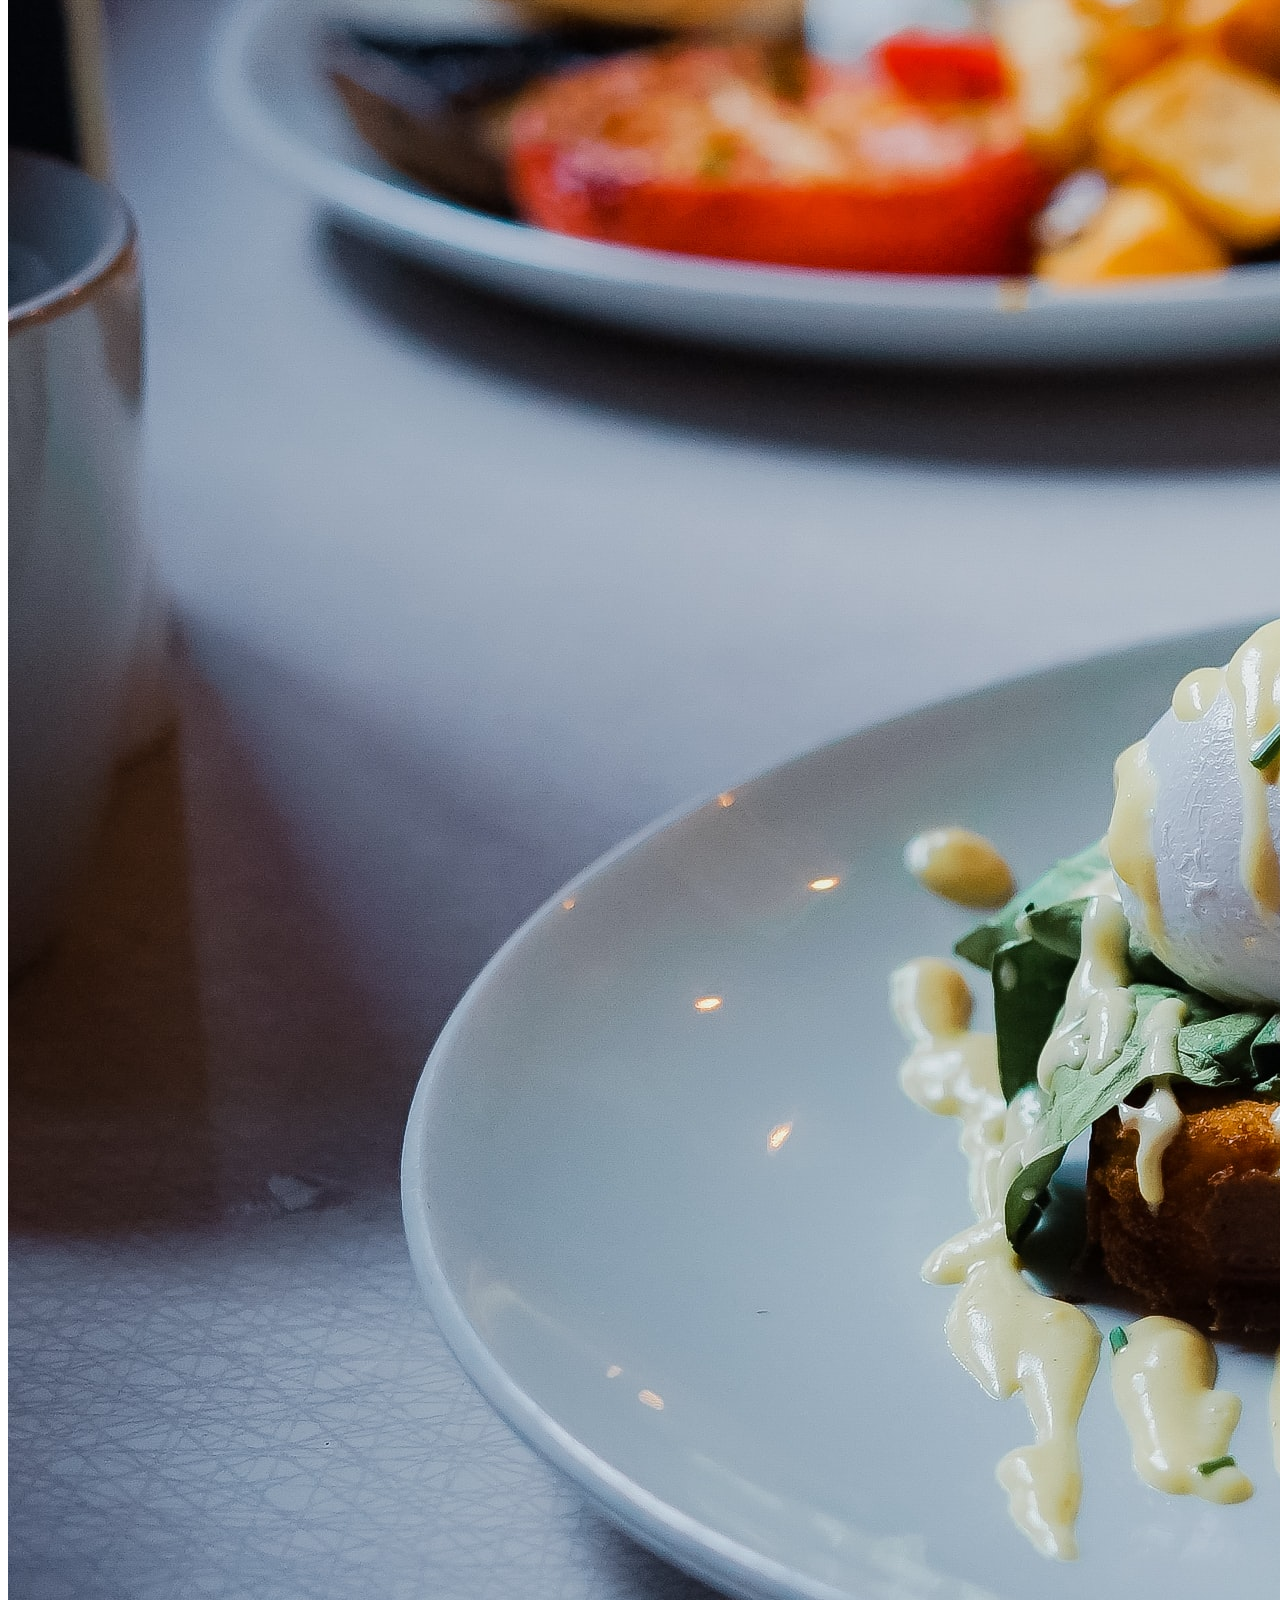
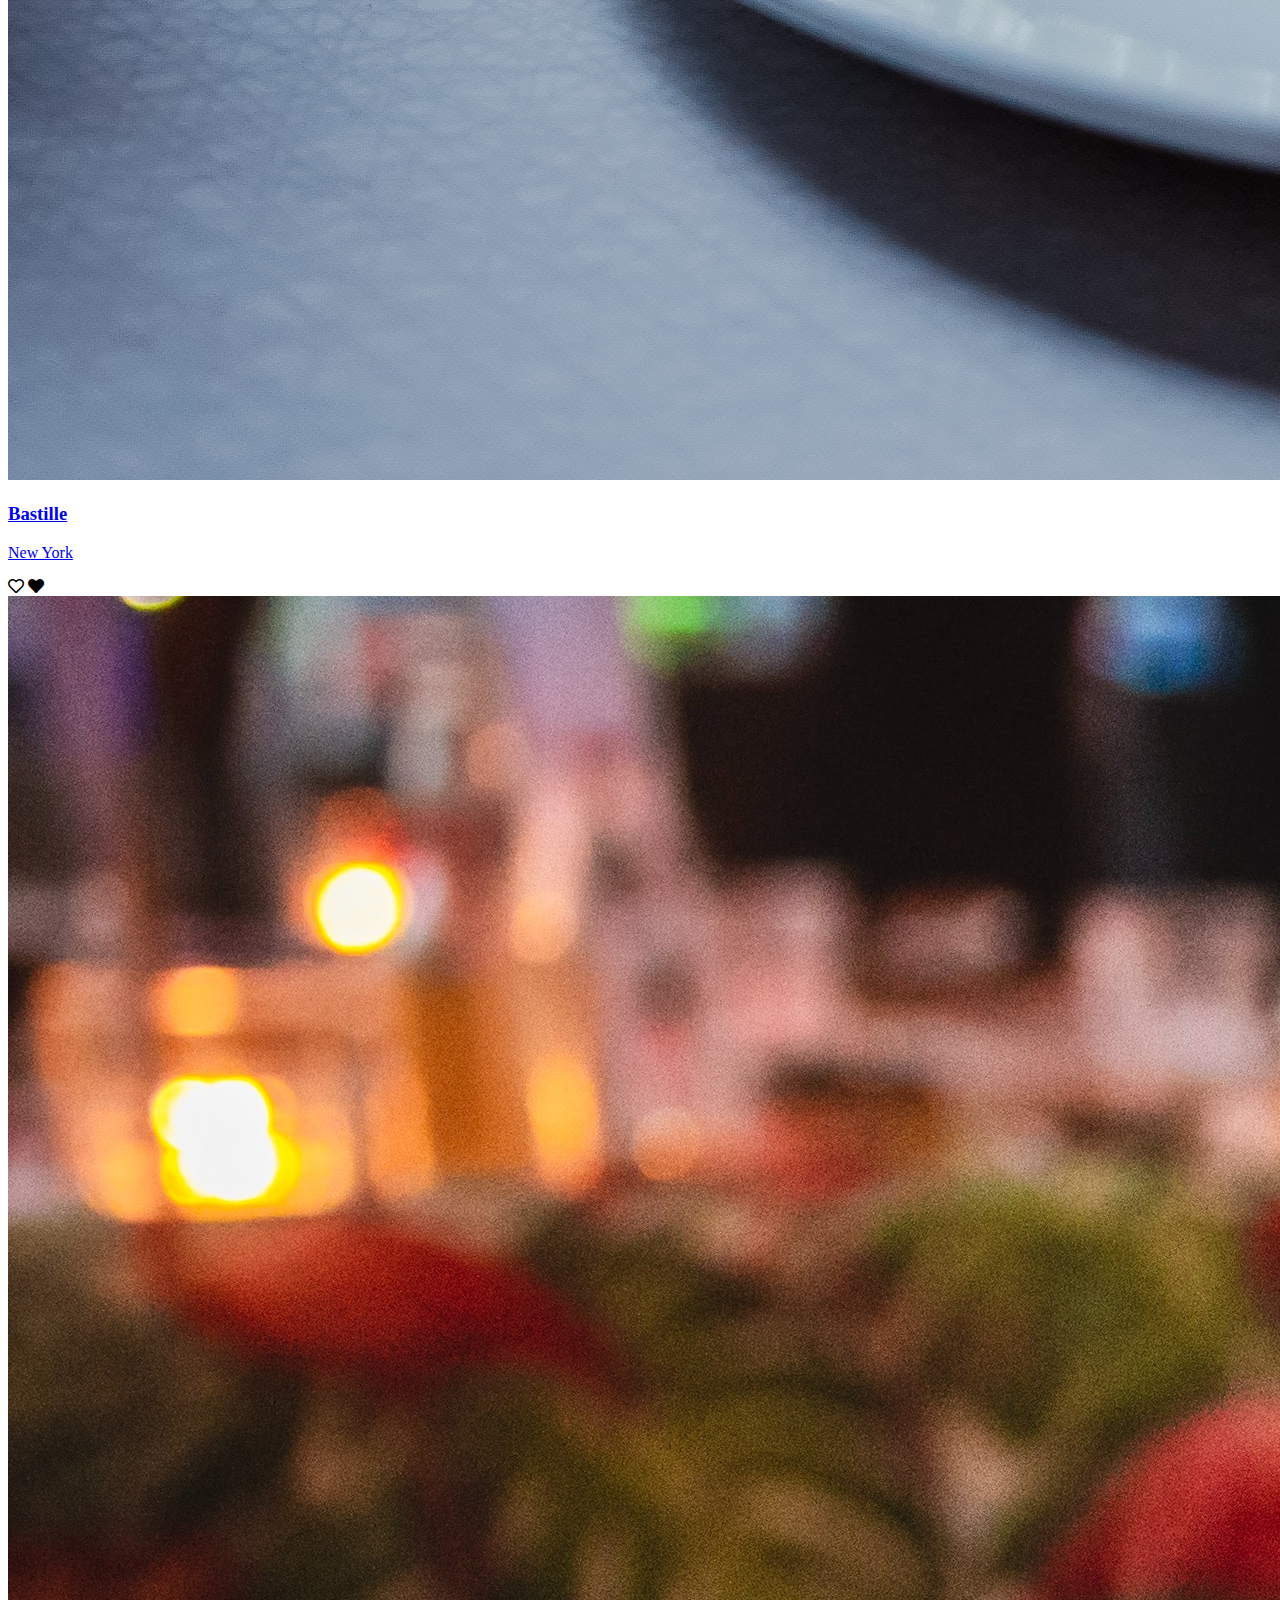
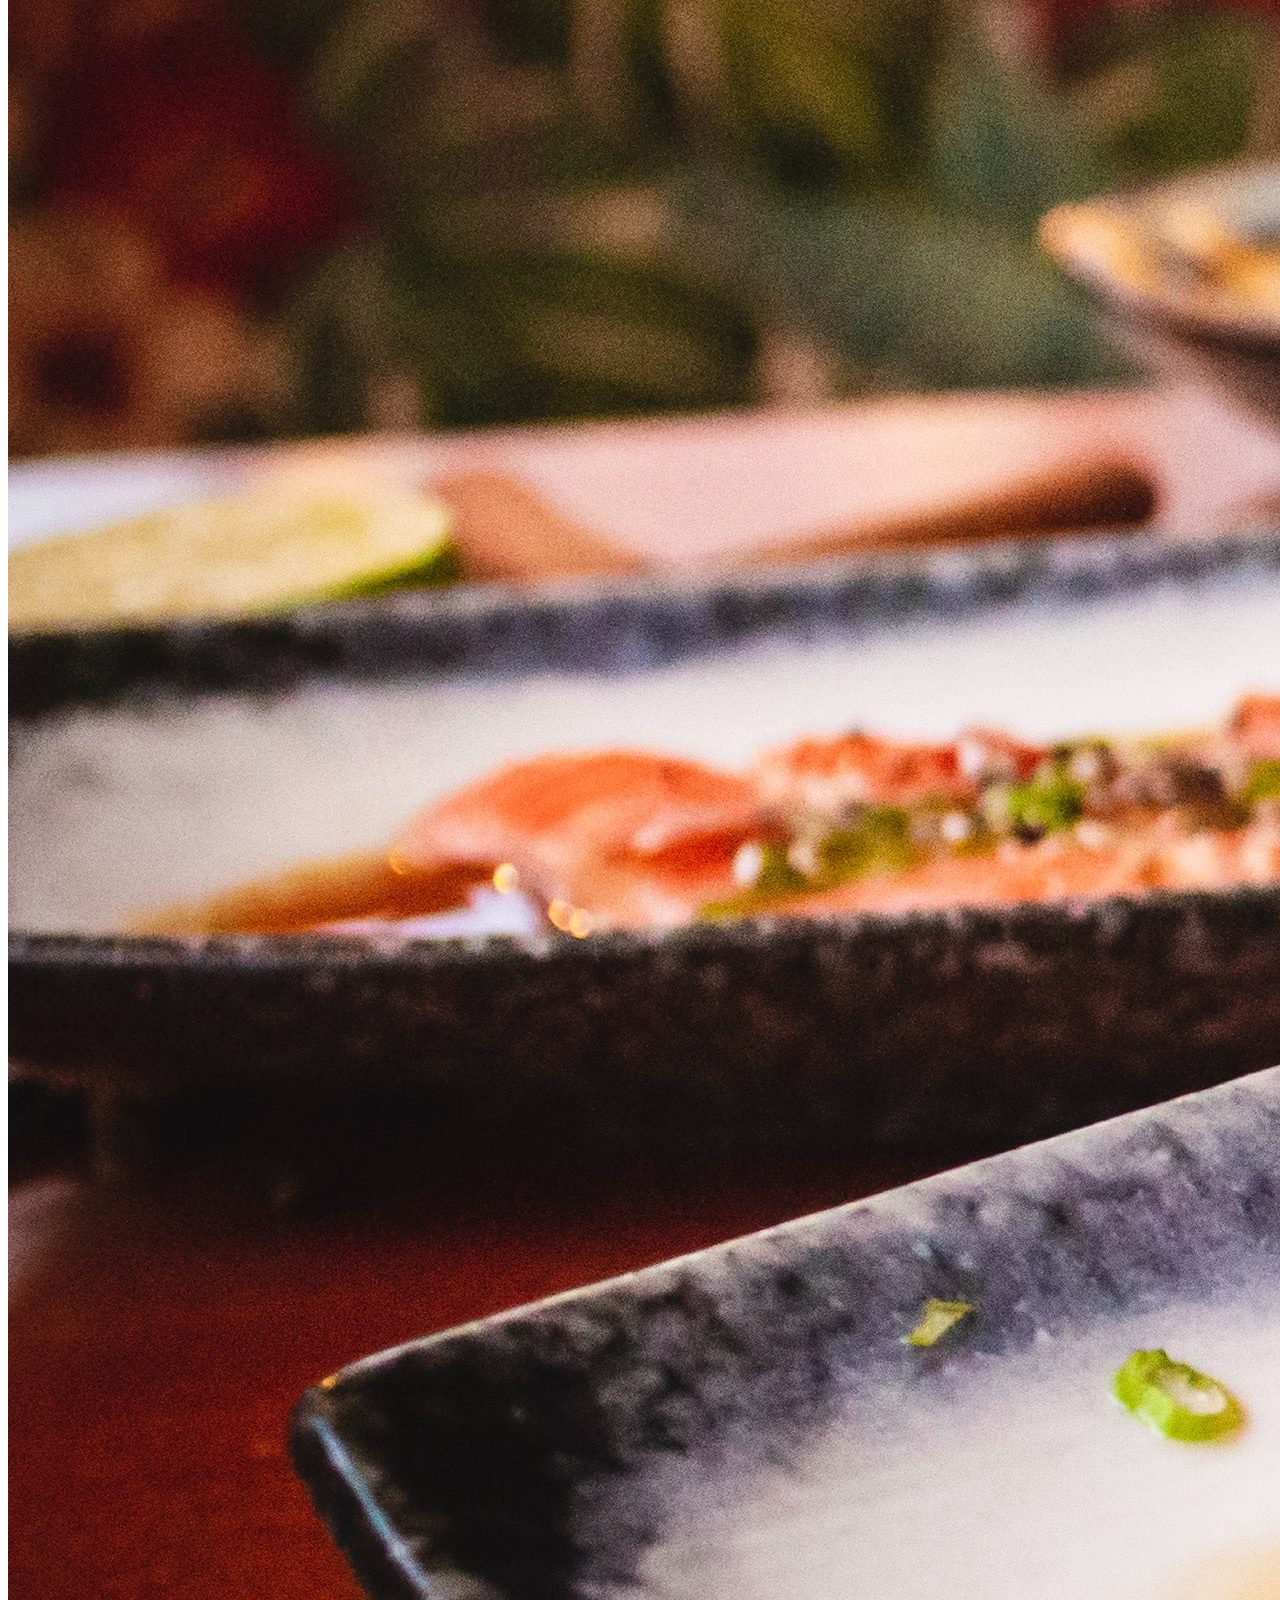
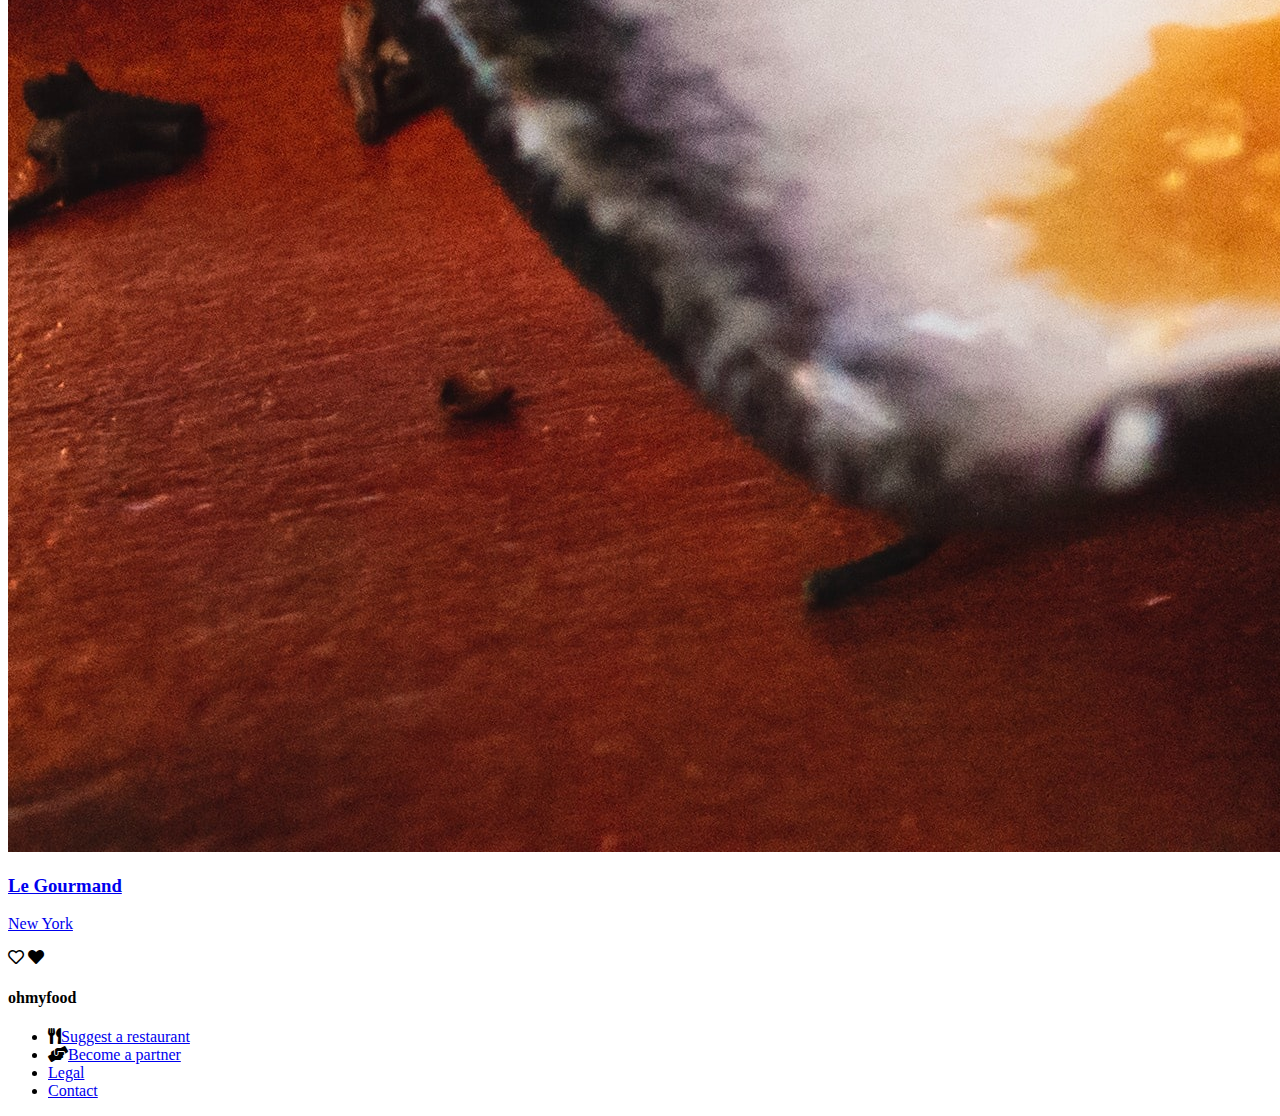
==== commit d8ea2e75: "just improved the neatness of the code" ====
--- a/index.html
+++ b/index.html
@@ -19,7 +19,7 @@
       </div>
       <nav>
          <div class = 'nav-section logo-section'>
-           <a href = 'index.html'><img src = 'images/ohmyfood.png' class = 'logo'/></a>
+            <a href = 'index.html'><img src = 'images/ohmyfood.png' class = 'logo'/></a>
          </div>
          <div class = 'nav-section location'>
             <span class="location-icon"><i class="fas fa-map-marker-alt"></i></span>
@@ -70,37 +70,37 @@
             </div>
             </a>
             <a href = 'theenchantedplate.html'>
-            <div class = 'restaurant-cards'>
-               <span class = 'new'>New</span>
-               <img src = 'images/3.jpg' alt = 'This is the image of The Enchanted Plate restaurant in New York'/>
-               <div class = 'title'>
-                  <h3><b>The Enchanted Plate</b></h3>
-                  <p>New York</p>
-                  <a class="heart-icon far fa-heart"></a>
-                  <a class="heart-icon fas fa-heart"></a> 
-               </div>
+               <div class = 'restaurant-cards'>
+                  <span class = 'new'>New</span>
+                  <img src = 'images/3.jpg' alt = 'This is the image of The Enchanted Plate restaurant in New York'/>
+                  <div class = 'title'>
+                     <h3><b>The Enchanted Plate</b></h3>
+                     <p>New York</p>
+            <a class="heart-icon far fa-heart"></a>
+            <a class="heart-icon fas fa-heart"></a> 
+            </div>
             </div>
             </a>
             <a href = 'bastille.html'>
-            <div class = 'restaurant-cards'>
-               <img src = 'images/4.jpg' alt = 'This is the image of the Bastille restaurant in New York'/>
-               <div class = 'title'>
-                  <h3><b>Bastille</b></h3>
-                  <p>New York</p>
-                  <a class="heart-icon far fa-heart"></a>
-                  <a class="heart-icon fas fa-heart"></a> 
-               </div>
+               <div class = 'restaurant-cards'>
+                  <img src = 'images/4.jpg' alt = 'This is the image of the Bastille restaurant in New York'/>
+                  <div class = 'title'>
+                     <h3><b>Bastille</b></h3>
+                     <p>New York</p>
+            <a class="heart-icon far fa-heart"></a>
+            <a class="heart-icon fas fa-heart"></a> 
+            </div>
             </div>
             </a>
             <a href = 'legourmand.html'>
-            <div class = 'restaurant-cards'>
-               <img src = 'images/2.jpg' alt = 'This is the image of the The Full Palette restaurant in New York'/>
-               <div class = 'title'>
-                  <h3><b>Le Gourmand</b></h3>
-                  <p>New York</p>
-                  <a class="heart-icon far fa-heart"></a> 
-                  <a class="heart-icon fas fa-heart"></a>
-               </div>
+               <div class = 'restaurant-cards'>
+                  <img src = 'images/2.jpg' alt = 'This is the image of the The Full Palette restaurant in New York'/>
+                  <div class = 'title'>
+                     <h3><b>Le Gourmand</b></h3>
+                     <p>New York</p>
+            <a class="heart-icon far fa-heart"></a> 
+            <a class="heart-icon fas fa-heart"></a>
+            </div>
             </div>
             </a>
          </div>
--- a/css/styles.css
+++ b/css/styles.css
@@ -1,959 +1 @@
-body {
-  box-sizing: border-box;
-  margin: 0;
-  padding: 0;
-  overflow-x: hidden;
-}
-
-a {
-  text-decoration: none;
-  color: black;
-}
-
-button {
-  transition: all 0.3s ease-in;
-  cursor: pointer;
-}
-
-button:hover {
-  filter: brightness(120%);
-  box-shadow: rgba(50, 50, 93, 0.25) 0px 6px 12px -2px, rgba(0, 0, 0, 0.3) 0px 3px 7px -3px;
-}
-
-#loading-spinner {
-  position: fixed;
-  top: 0;
-  left: 0;
-  width: 100%;
-  height: 100%;
-  background-color: rgba(255, 255, 255, 0.8);
-  display: flex;
-  justify-content: center;
-  align-items: center;
-  z-index: 9999;
-  opacity: 1;
-  pointer-events: auto;
-  transition: opacity 0.3s ease-in-out;
-  animation: fadeOut 3s ease-in-out forwards; /* Animation to fade out the spinner */
-}
-
-@keyframes fadeOut {
-  0% {
-    opacity: 1;
-  }
-  100% {
-    opacity: 0;
-    pointer-events: none;
-  }
-}
-.spinner {
-  border: 7px solid #f3f3f3;
-  border-radius: 50%;
-  border-top: 7px solid #3498db;
-  width: 50px;
-  height: 50px; /* Safari */
-  animation: spin 2s linear infinite;
-  margin: auto;
-}
-
-/* Safari */
-@keyframes spin {
-  0% {
-    transform: rotate(0deg);
-  }
-  100% {
-    transform: rotate(360deg);
-  }
-}
-@media screen and (max-width: 767px) {
-  html,
-  body {
-    padding: 0;
-    margin: 0;
-    overflow-x: hidden;
-    box-sizing: border-box;
-    width: 100%;
-    height: 100%;
-  }
-  nav {
-    display: flex;
-    flex-direction: column;
-    text-align: center;
-    align-items: center;
-    width: 100%;
-    box-sizing: border-box;
-  }
-  nav .logo {
-    width: 50%;
-  }
-  nav .nav-section {
-    display: flex;
-    flex-direction: column;
-  }
-  nav i {
-    position: absolute;
-    top: 25px;
-    left: 25px;
-    font-size: 25px;
-  }
-  nav .nav-section.location {
-    display: flex;
-    flex-direction: row;
-    justify-content: center;
-    align-items: center;
-    background-color: #eaeaea;
-    width: 100%;
-    height: 50px;
-    border-top: 5px solid #cfcfcf;
-    font-family: "Roboto", sans-serif;
-    font-weight: 700;
-  }
-  nav .nav-section.location span {
-    text-align: center;
-  }
-  nav .nav-section.logo-section {
-    display: flex;
-    justify-content: center;
-    align-items: center;
-    height: 60px;
-    padding: 5px;
-  }
-  nav .nav-section.logo {
-    text-align: center;
-  }
-  nav .fa-map-marker-alt {
-    margin-right: 30px;
-  }
-  nav .area {
-    margin-right: 30px;
-  }
-  header {
-    display: flex;
-    flex-direction: column;
-    justify-content: center;
-    align-items: center;
-    background-color: #f6f6f6;
-    font-family: "Roboto", sans-serif;
-    height: 270px;
-    width: 100%;
-    box-sizing: border-box;
-  }
-  header h1 {
-    font-size: 25px;
-    margin-top: 20px;
-  }
-  header p {
-    text-align: center;
-    max-width: 300px;
-    font-family: "Roboto", sans-serif;
-    font-weight: 300;
-    font-size: 18px;
-    margin-top: 30px;
-    margin-bottom: 20px;
-  }
-  header button {
-    border-radius: 30px;
-    border: none;
-    background: linear-gradient(#ff79da, #9356dc);
-    padding-top: 15px;
-    padding-bottom: 15px;
-    padding-left: 25px;
-    padding-right: 25px;
-    color: white;
-    font-weight: bold;
-    font-size: small;
-    margin-top: 0px;
-    box-shadow: rgba(99, 99, 99, 0.2) 0px 2px 8px 0px;
-  }
-  #instructions {
-    width: 100%;
-    height: 50%;
-    overflow: hidden;
-    margin-top: 40px;
-  }
-  #instructions h2 {
-    font-family: "Roboto", sans-serif;
-    margin-left: 20px;
-    margin-bottom: 40px;
-  }
-  #instructions .card-wrapper {
-    display: flex;
-    flex-direction: row;
-    justify-content: center;
-    align-items: center;
-    padding-right: 0px;
-    margin-bottom: 30px;
-    position: relative;
-  }
-  #instructions .card {
-    width: 70%;
-    height: 80px;
-    display: flex;
-    flex-direction: row;
-    align-items: flex-start;
-    align-items: center;
-    padding-left: 70px;
-    border-radius: 20px;
-    background-color: #eaeaea;
-    font-weight: bold;
-    font-family: "Roboto", sans-serif;
-    position: relative;
-    right: 10px;
-    box-shadow: rgba(0, 0, 0, 0.35) 0px 5px 15px;
-  }
-  #instructions span {
-    display: inline-block;
-    width: 24px;
-    height: 24px;
-    border-radius: 50%;
-    background-color: #9356dc;
-    color: white;
-    text-align: center;
-    line-height: 24px;
-    position: relative;
-    z-index: 9;
-    left: 5px;
-    font-family: "Roboto", sans-serif;
-    font-size: smaller;
-  }
-  #instructions i {
-    position: absolute;
-    left: 30px;
-  }
-  #instructions .fa-store {
-    color: #9356dc;
-  }
-  #restaurants {
-    width: 100%;
-    height: 100%;
-    box-sizing: border-box;
-    display: flex;
-    flex-direction: column;
-    background-color: #eaeaea;
-    padding-top: 50px;
-    margin-top: 50px;
-  }
-  #restaurants h2 {
-    font-family: "Roboto", sans-serif;
-    margin-left: 20px;
-  }
-  #restaurants .restaurant-card-wrapper {
-    display: flex;
-    justify-content: center;
-    flex-direction: column;
-    align-items: center;
-    position: relative;
-    bottom: 20px;
-    margin-bottom: 70px;
-  }
-  #restaurants .restaurant-cards {
-    position: relative;
-    height: 260px;
-    width: 90%;
-    background-color: white;
-    border-radius: 15px;
-    overflow: hidden;
-    box-shadow: rgba(99, 99, 99, 0.2) 0px 2px 8px 0px;
-    margin-top: 20px;
-  }
-  #restaurants .new {
-    position: absolute;
-    top: 30px;
-    right: 15px;
-    background-color: #99e2d0;
-    padding-left: 30px;
-    padding-right: 30px;
-    padding-top: 7px;
-    padding-bottom: 7px;
-    font-family: "Roboto", sans-serif;
-    color: #0a8d6d;
-    box-shadow: rgba(99, 99, 99, 0.2) 0px 2px 8px 0px;
-  }
-  #restaurants .restaurant-cards img {
-    -o-object-fit: cover;
-       object-fit: cover;
-    width: 100%;
-    border-radius: 15px 15px 0px 0px;
-    height: 70%;
-  }
-  #restaurants .title {
-    padding-left: 20px;
-    position: relative;
-    bottom: 5px;
-  }
-  #restaurants .title .heart-icon.far {
-    position: absolute;
-    top: 5px;
-    right: 20px;
-    color: black;
-    font-size: 30px;
-  }
-  #restaurants .title .heart-icon.fas {
-    position: absolute;
-    top: 20px;
-    right: 26px;
-    font-size: 17px;
-    opacity: 0;
-    color: transparent;
-    background-clip: text;
-    -webkit-background-clip: text;
-    background-image: linear-gradient(#ff79da, #9356dc);
-    transition: background-image 0.3s ease;
-    cursor: pointer;
-    transform-origin: bottom;
-  }
-  #restaurants .title .heart-icon.fas:hover {
-    opacity: 1;
-    transition: all 0.7s ease-in;
-    transform: scale(2); /* Initially set the scale to 0 */
-  }
-  #restaurants h3 {
-    font-family: "Roboto", sans-serif;
-  }
-  #restaurants .title p {
-    position: relative;
-    bottom: 17px;
-    font-family: "Roboto", sans-serif;
-  }
-  footer {
-    width: 100%;
-    box-sizing: border-box;
-    padding-left: 20px;
-    padding-top: 20px;
-    background-color: #353535;
-    display: flex;
-    flex-direction: column;
-    margin: 0;
-  }
-  footer h4 {
-    font-family: "Shrikhand", cursive;
-    color: white;
-  }
-  footer ul {
-    list-style-type: none;
-    padding: 0;
-    position: relative;
-    bottom: 20px;
-  }
-  footer a {
-    text-decoration: none;
-    color: white;
-    font-family: "Roboto", sans-serif;
-  }
-  footer li {
-    margin-top: 5px;
-  }
-  footer .link-icon {
-    position: relative;
-    left: 20px;
-  }
-  footer i {
-    color: white;
-  }
-  footer .fa-hands-helping {
-    font-size: 11px;
-  }
-  #menus-header {
-    width: 100%;
-  }
-  #menus-header img {
-    width: 100%;
-    height: 100%;
-    -o-object-fit: cover;
-       object-fit: cover;
-  }
-  #menu {
-    width: 100%;
-    background-color: white;
-    height: 100%;
-    position: relative;
-    bottom: 30px;
-    border-radius: 35px 35px 0 0;
-    margin: 0%;
-  }
-  #menu .top-menu {
-    display: flex;
-    flex-direction: row;
-    justify-content: space-between;
-  }
-  #menu .heart-icon {
-    position: absolute;
-    top: 35px;
-    right: 60px;
-    font-size: 25px;
-  }
-  #menu h1 {
-    font-family: "Shrikhand", cursive;
-    margin-top: 30px;
-    margin-left: 25px;
-    font-size: 25px;
-  }
-}
-@media only screen and (min-width: 768px) and (max-width: 991px) {
-  html,
-  body {
-    padding: 0;
-    margin: 0;
-    overflow-x: hidden;
-    box-sizing: border-box;
-  }
-  nav {
-    display: flex;
-    flex-direction: column;
-    text-align: center;
-    align-items: center;
-    width: 100%;
-    box-sizing: border-box;
-  }
-  nav .logo {
-    width: 50%;
-  }
-  nav .nav-section {
-    display: flex;
-    flex-direction: column;
-  }
-  nav .nav-section.location {
-    display: flex;
-    flex-direction: row;
-    justify-content: center;
-    align-items: center;
-    background-color: #eaeaea;
-    width: 100%;
-    height: 50px;
-    border-top: 5px solid #cfcfcf;
-    font-family: "Roboto", sans-serif;
-    font-weight: 700;
-  }
-  nav .nav-section.location span {
-    text-align: center;
-  }
-  nav .nav-section.logo-section {
-    display: flex;
-    justify-content: center;
-    align-items: center;
-    height: 60px;
-    padding: 5px;
-  }
-  nav .nav-section.logo {
-    text-align: center;
-  }
-  nav .fa-map-marker-alt {
-    margin-right: 30px;
-  }
-  nav .area {
-    margin-right: 30px;
-  }
-  header {
-    display: flex;
-    flex-direction: column;
-    justify-content: center;
-    align-items: center;
-    background-color: #f6f6f6;
-    font-family: "Roboto", sans-serif;
-    height: 270px;
-    width: 100%;
-    box-sizing: border-box;
-  }
-  header h1 {
-    font-size: 25px;
-    margin-top: 20px;
-  }
-  header p {
-    text-align: center;
-    max-width: 300px;
-    font-family: "Roboto", sans-serif;
-    font-weight: 300;
-    font-size: 18px;
-    margin-top: 30px;
-    margin-bottom: 20px;
-  }
-  header button {
-    border-radius: 30px;
-    border: none;
-    background: linear-gradient(#ff79da, #9356dc);
-    padding-top: 15px;
-    padding-bottom: 15px;
-    padding-left: 25px;
-    padding-right: 25px;
-    color: white;
-    font-weight: bold;
-    font-size: small;
-    margin-top: 0px;
-    box-shadow: rgba(99, 99, 99, 0.2) 0px 2px 8px 0px;
-  }
-  #instructions {
-    width: 100%;
-    height: 50%;
-    overflow: hidden;
-    margin-top: 40px;
-  }
-  #instructions h2 {
-    font-family: "Roboto", sans-serif;
-    margin-left: 20px;
-    margin-bottom: 40px;
-  }
-  #instructions .card-wrapper {
-    display: flex;
-    flex-direction: row;
-    justify-content: center;
-    align-items: center;
-    padding-right: 0px;
-    margin-bottom: 30px;
-    position: relative;
-  }
-  #instructions .card {
-    width: 70%;
-    height: 80px;
-    display: flex;
-    flex-direction: row;
-    align-items: flex-start;
-    align-items: center;
-    padding-left: 70px;
-    border-radius: 20px;
-    background-color: #eaeaea;
-    font-weight: bold;
-    font-family: "Roboto", sans-serif;
-    position: relative;
-    right: 10px;
-    box-shadow: rgba(0, 0, 0, 0.35) 0px 5px 15px;
-  }
-  #instructions span {
-    display: inline-block;
-    width: 24px;
-    height: 24px;
-    border-radius: 50%;
-    background-color: #9356dc;
-    color: white;
-    text-align: center;
-    line-height: 24px;
-    position: relative;
-    z-index: 9;
-    left: 5px;
-    font-family: "Roboto", sans-serif;
-    font-size: smaller;
-  }
-  #instructions i {
-    position: absolute;
-    left: 30px;
-  }
-  #instructions .fa-store {
-    color: #9356dc;
-  }
-  #restaurants {
-    width: 100%;
-    height: 100%;
-    box-sizing: border-box;
-    display: flex;
-    flex-direction: column;
-    background-color: #eaeaea;
-    padding-top: 50px;
-    margin-top: 50px;
-  }
-  #restaurants h2 {
-    font-family: "Roboto", sans-serif;
-    margin-left: 20px;
-  }
-  #restaurants .restaurant-card-wrapper {
-    display: flex;
-    justify-content: center;
-    flex-direction: column;
-    align-items: center;
-    position: relative;
-    bottom: 20px;
-    margin-bottom: 70px;
-  }
-  #restaurants .restaurant-cards {
-    position: relative;
-    height: 260px;
-    width: 90%;
-    background-color: white;
-    border-radius: 15px;
-    overflow: hidden;
-    box-shadow: rgba(99, 99, 99, 0.2) 0px 2px 8px 0px;
-    margin-top: 20px;
-  }
-  #restaurants .new {
-    position: absolute;
-    top: 30px;
-    right: 15px;
-    background-color: #99e2d0;
-    padding-left: 30px;
-    padding-right: 30px;
-    padding-top: 7px;
-    padding-bottom: 7px;
-    font-family: "Roboto", sans-serif;
-    color: #0a8d6d;
-    box-shadow: rgba(99, 99, 99, 0.2) 0px 2px 8px 0px;
-  }
-  #restaurants .restaurant-cards img {
-    -o-object-fit: cover;
-       object-fit: cover;
-    width: 100%;
-    border-radius: 15px 15px 0px 0px;
-    height: 70%;
-  }
-  #restaurants .title {
-    padding-left: 20px;
-    position: relative;
-    bottom: 5px;
-  }
-  #restaurants .title .heart-icon.fas {
-    position: absolute;
-    top: 20px;
-    right: 26px;
-    font-size: 17px;
-    opacity: 0;
-    color: transparent;
-    background-clip: text;
-    -webkit-background-clip: text;
-    background-image: linear-gradient(#ff79da, #9356dc);
-    transition: background-image 0.3s ease;
-    cursor: pointer;
-    transform-origin: bottom;
-  }
-  #restaurants .title .heart-icon.fas:hover {
-    opacity: 1;
-    transition: all 0.7s ease-in;
-    transform: scale(2); /* Initially set the scale to 0 */
-  }
-  #restaurants h3 {
-    font-family: "Roboto", sans-serif;
-  }
-  #restaurants .title p {
-    position: relative;
-    bottom: 17px;
-    font-family: "Roboto", sans-serif;
-  }
-  footer {
-    width: 100%;
-    height: 100%;
-    box-sizing: border-box;
-    padding-left: 20px;
-    padding-top: 20px;
-    background-color: #353535;
-    display: flex;
-    flex-direction: column;
-  }
-  footer h4 {
-    font-family: "Shrikhand", cursive;
-    color: white;
-  }
-  footer ul {
-    list-style-type: none;
-    padding: 0;
-    position: relative;
-    bottom: 20px;
-  }
-  footer a {
-    text-decoration: none;
-    color: white;
-    font-family: "Roboto", sans-serif;
-  }
-  footer li {
-    margin-top: 5px;
-  }
-  footer .link-icon {
-    position: relative;
-    left: 20px;
-  }
-  footer i {
-    color: white;
-  }
-  footer .fa-hands-helping {
-    font-size: 11px;
-  }
-  .heart-icon.far {
-    position: absolute;
-    top: 5px;
-    right: 20px;
-    color: black;
-    font-size: 30px;
-  }
-}
-@media screen and (min-width: 992px) {
-  html,
-  body {
-    padding: 0;
-    margin: 0;
-    overflow-x: hidden;
-    box-sizing: border-box;
-  }
-  .heart-icon.fas {
-    position: absolute;
-    top: 14px;
-    right: 23px;
-    font-size: 23px;
-    opacity: 0;
-    color: transparent;
-    background-clip: text;
-    -webkit-background-clip: text;
-    background-image: linear-gradient(#ff79da, #9356dc);
-    transition: background-image 0.3s ease;
-    cursor: pointer;
-    transform-origin: bottom;
-  }
-  .heart-icon.fas:hover {
-    opacity: 1;
-    transition: all 0.3s ease-in;
-    transform: scale(1.6); /* Initially set the scale to 0 */
-  }
-  nav {
-    display: flex;
-    flex-direction: column;
-    text-align: center;
-    align-items: center;
-    width: 100%;
-    box-sizing: border-box;
-  }
-  nav .logo {
-    width: 50%;
-  }
-  nav .nav-section {
-    display: flex;
-    flex-direction: column;
-  }
-  nav .nav-section.location {
-    display: flex;
-    flex-direction: row;
-    justify-content: center;
-    align-items: center;
-    background-color: #eaeaea;
-    width: 100%;
-    height: 50px;
-    border-top: 5px solid #cfcfcf;
-    font-family: "Roboto", sans-serif;
-    font-weight: 700;
-  }
-  nav .nav-section.location span {
-    text-align: center;
-  }
-  nav .nav-section.logo-section {
-    display: flex;
-    justify-content: center;
-    align-items: center;
-    height: 60px;
-    padding: 5px;
-  }
-  nav .nav-section.logo {
-    text-align: center;
-  }
-  nav .fa-map-marker-alt {
-    margin-right: 30px;
-  }
-  nav .area {
-    margin-right: 30px;
-  }
-  header {
-    display: flex;
-    flex-direction: column;
-    justify-content: center;
-    align-items: center;
-    background-color: #f6f6f6;
-    font-family: "Roboto", sans-serif;
-    height: 270px;
-    width: 100%;
-    box-sizing: border-box;
-  }
-  header h1 {
-    font-size: 25px;
-    margin-top: 20px;
-  }
-  header p {
-    text-align: center;
-    max-width: 300px;
-    font-family: "Roboto", sans-serif;
-    font-weight: 300;
-    font-size: 18px;
-    margin-top: 30px;
-    margin-bottom: 20px;
-  }
-  header button {
-    border-radius: 30px;
-    border: none;
-    background: linear-gradient(#ff79da, #9356dc);
-    padding-top: 15px;
-    padding-bottom: 15px;
-    padding-left: 25px;
-    padding-right: 25px;
-    color: white;
-    font-weight: bold;
-    font-size: small;
-    margin-top: 0px;
-    box-shadow: rgba(99, 99, 99, 0.2) 0px 2px 8px 0px;
-  }
-  #instructions {
-    width: 100%;
-    height: 50%;
-    overflow: hidden;
-    margin-top: 40px;
-  }
-  #instructions h2 {
-    font-family: "Roboto", sans-serif;
-    margin-left: 130px;
-    margin-bottom: 40px;
-  }
-  #instructions .cards {
-    display: flex;
-    flex-direction: column;
-  }
-  #instructions .card-wrapper {
-    display: flex;
-    flex-direction: row;
-    justify-content: center;
-    align-items: center;
-    padding-right: 0px;
-    margin-bottom: 30px;
-    position: relative;
-  }
-  #instructions .card {
-    width: 70%;
-    height: 80px;
-    display: flex;
-    flex-direction: row;
-    align-items: flex-start;
-    align-items: center;
-    padding-left: 70px;
-    border-radius: 20px;
-    background-color: #eaeaea;
-    font-weight: bold;
-    font-family: "Roboto", sans-serif;
-    position: relative;
-    right: 10px;
-    box-shadow: rgba(0, 0, 0, 0.35) 0px 5px 15px;
-  }
-  #instructions span {
-    display: inline-block;
-    width: 24px;
-    height: 24px;
-    border-radius: 50%;
-    background-color: #9356dc;
-    color: white;
-    text-align: center;
-    line-height: 24px;
-    position: relative;
-    z-index: 9;
-    left: 5px;
-    font-family: "Roboto", sans-serif;
-    font-size: smaller;
-  }
-  #instructions i {
-    position: absolute;
-    left: 30px;
-  }
-  #instructions .fa-store {
-    color: #9356dc;
-  }
-  #restaurants {
-    width: 100%;
-    height: 100%;
-    box-sizing: border-box;
-    display: flex;
-    flex-direction: column;
-    background-color: #eaeaea;
-    padding-top: 50px;
-    margin-top: 50px;
-  }
-  #restaurants h2 {
-    font-family: "Roboto", sans-serif;
-    margin-left: 130px;
-  }
-  #restaurants .restaurant-card-wrapper {
-    display: flex;
-    justify-content: center;
-    flex-direction: row;
-    align-items: center;
-    position: relative;
-    bottom: 20px;
-    margin-bottom: 70px;
-    flex-wrap: wrap;
-  }
-  #restaurants .restaurant-cards {
-    position: relative;
-    height: 260px;
-    width: 40%;
-    background-color: white;
-    border-radius: 15px;
-    overflow: hidden;
-    box-shadow: rgba(99, 99, 99, 0.2) 0px 2px 8px 0px;
-    margin-top: 20px;
-    margin-left: 15px;
-  }
-  #restaurants .new {
-    position: absolute;
-    top: 30px;
-    right: 15px;
-    background-color: #99e2d0;
-    padding-left: 30px;
-    padding-right: 30px;
-    padding-top: 7px;
-    padding-bottom: 7px;
-    font-family: "Roboto", sans-serif;
-    color: #0a8d6d;
-    box-shadow: rgba(99, 99, 99, 0.2) 0px 2px 8px 0px;
-  }
-  #restaurants .restaurant-cards img {
-    -o-object-fit: cover;
-       object-fit: cover;
-    width: 100%;
-    border-radius: 15px 15px 0px 0px;
-    height: 70%;
-  }
-  #restaurants .title {
-    padding-left: 20px;
-    position: relative;
-    bottom: 5px;
-  }
-  #restaurants .title .heart-icon.far {
-    position: absolute;
-    top: 5px;
-    right: 20px;
-    color: black;
-    font-size: 30px;
-  }
-  #restaurants h3 {
-    font-family: "Roboto", sans-serif;
-  }
-  #restaurants .title p {
-    position: relative;
-    bottom: 17px;
-    font-family: "Roboto", sans-serif;
-  }
-  footer {
-    width: 100%;
-    height: 100%;
-    box-sizing: border-box;
-    padding-left: 140px;
-    padding-top: 20px;
-    background-color: #353535;
-    display: flex;
-    flex-direction: column;
-  }
-  footer h4 {
-    font-family: "Shrikhand", cursive;
-    color: white;
-  }
-  footer ul {
-    list-style-type: none;
-    padding: 0;
-    position: relative;
-    bottom: 20px;
-  }
-  footer a {
-    text-decoration: none;
-    color: white;
-    font-family: "Roboto", sans-serif;
-  }
-  footer li {
-    margin-top: 5px;
-  }
-  footer .link-icon {
-    position: relative;
-    left: 20px;
-  }
-  footer i {
-    color: white;
-  }
-  footer .fa-hands-helping {
-    font-size: 11px;
-  }
-}/*# sourceMappingURL=styles.css.map */+/*# sourceMappingURL=styles.css.map */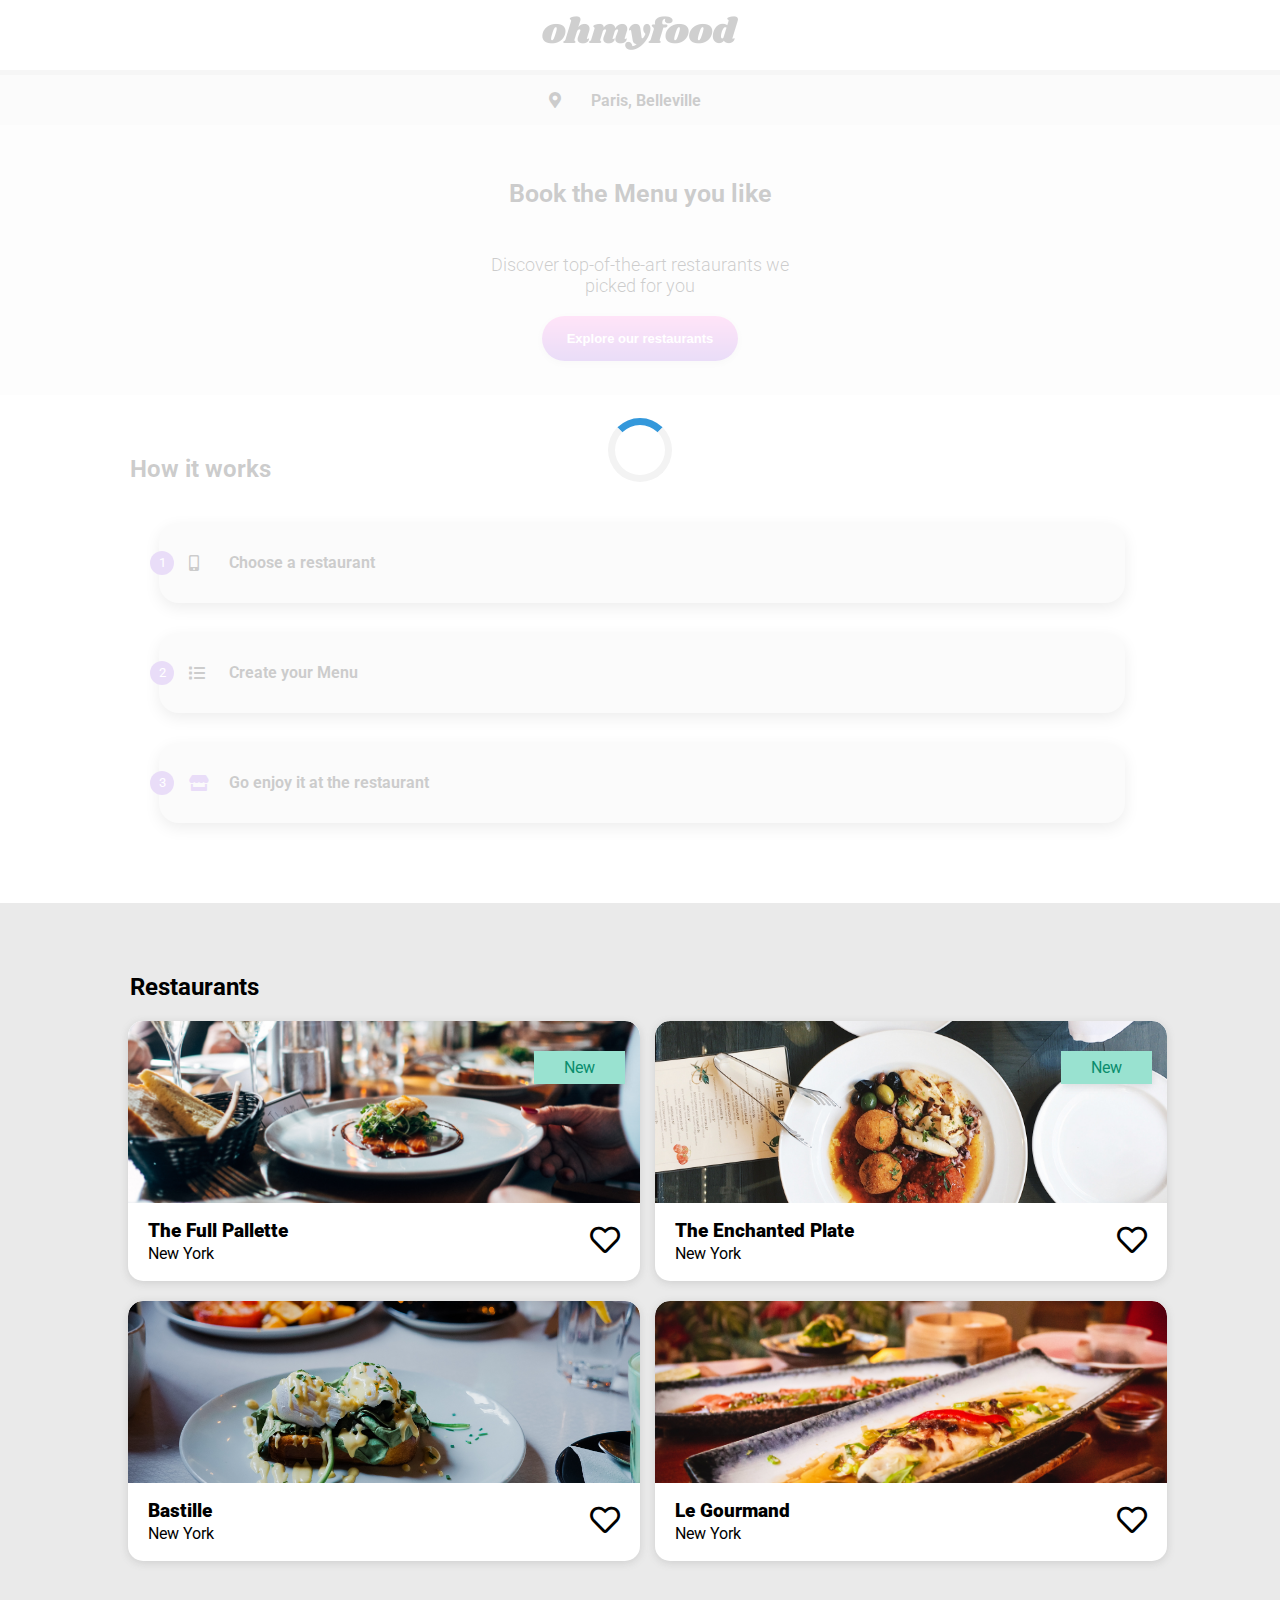
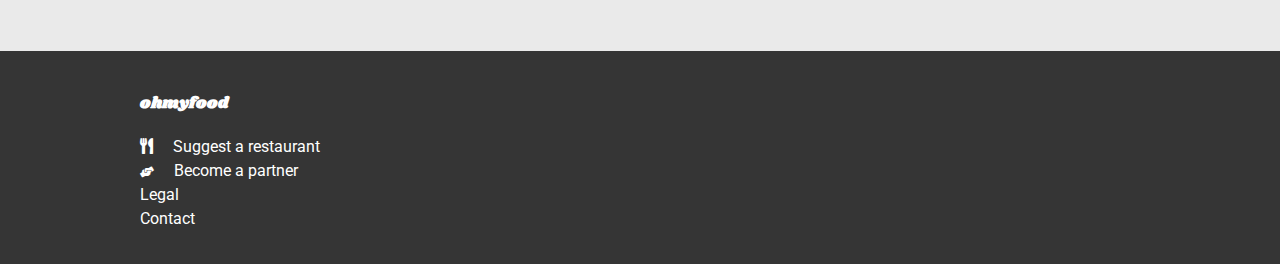
==== commit 81feac46: "i am almost finished about 90% finished, its fully responsive and i fixed the issues i discussed las" ====
--- a/index.html
+++ b/index.html
@@ -17,6 +17,7 @@
       <div id="loading-spinner">
          <div class = 'spinner'></div>
       </div>
+       <!-- This is the navigation section -->
       <nav>
          <div class = 'nav-section logo-section'>
             <a href = 'index.html'><img src = 'images/ohmyfood.png' class = 'logo'/></a>
@@ -26,11 +27,13 @@
             <span class = 'area'>Paris, Belleville</span>
          </div>
       </nav>
+       <!-- This is the header section -->
       <header>
          <h1>Book the Menu you like</h1>
          <p>Discover top-of-the-art restaurants we picked for you</p>
          <button>Explore our restaurants</button>
       </header>
+        <!-- This is the instructions section -->
       <section id = 'instructions'>
          <h2>How it works</h2>
          <div class = 'cards'>
@@ -54,10 +57,12 @@
             </div>
          </div>
       </section>
+       <!-- This is the restaurants section -->
       <section id = 'restaurants'>
          <h2>Restaurants</h2>
          <div class = 'restaurant-card-wrapper'>
             <a href = 'thefullpallette.html'>
+               <!-- Individual restaurant card -->
                <div class = 'restaurant-cards'>
                   <span class = 'new'>New</span>
                   <img src = 'images/1.jpg' alt = 'This is the image of The Full Palette restaurant in New York'/>
--- a/css/styles.css
+++ b/css/styles.css
@@ -1 +1,1093 @@
-/*# sourceMappingURL=styles.css.map */+body {
+  box-sizing: border-box;
+  margin: 0;
+  padding: 0;
+  overflow-x: hidden;
+  width: 100%;
+  height: 100%;
+}
+
+a {
+  text-decoration: none;
+  color: black;
+}
+@keyframes spin {
+  0% {
+    transform: rotate(0deg);
+  }
+  100% {
+    transform: rotate(360deg);
+  }
+}
+@keyframes fadeOut {
+  0% {
+    opacity: 1;
+  }
+  100% {
+    opacity: 0;
+    pointer-events: none;
+  }
+}
+button {
+  transition: all 0.3s ease-in;
+  cursor: pointer;
+}
+
+button:hover {
+  filter: brightness(120%);
+  box-shadow: rgba(50, 50, 93, 0.25) 0px 6px 12px -2px, rgba(0, 0, 0, 0.3) 0px 3px 7px -3px;
+}
+
+#loading-spinner {
+  position: fixed;
+  top: 0;
+  left: 0;
+  width: 100%;
+  height: 100%;
+  background-color: rgba(255, 255, 255, 0.8);
+  display: flex;
+  justify-content: center;
+  align-items: center;
+  z-index: 9999;
+  opacity: 1;
+  pointer-events: auto;
+  transition: opacity 0.3s ease-in-out;
+  animation: fadeOut 3s ease-in-out forwards; /* Animation to fade out the spinner */
+}
+
+.spinner {
+  border: 7px solid #f3f3f3;
+  border-radius: 50%;
+  border-top: 7px solid #3498db;
+  width: 50px;
+  height: 50px; /* Safari */
+  animation: spin 2s linear infinite;
+  margin: auto;
+}
+
+@media screen and (max-width: 767px) {
+  html,
+  body {
+    padding: 0;
+    margin: 0;
+    overflow-x: hidden;
+    box-sizing: border-box;
+    width: 100%;
+    height: 100%;
+  }
+  nav {
+    display: flex;
+    flex-direction: column;
+    text-align: center;
+    align-items: center;
+    width: 100%;
+    box-sizing: border-box;
+    position: relative;
+  }
+  nav .logo {
+    width: 50%;
+  }
+  nav .nav-section {
+    display: flex;
+    flex-direction: column;
+  }
+  nav .nav-section.location {
+    justify-content: center;
+    align-items: center;
+    background-color: #eaeaea;
+    width: 100%;
+    height: 50px;
+    border-top: 5px solid #cfcfcf;
+    font-family: "Roboto", sans-serif;
+    font-weight: 700;
+    display: inline;
+  }
+  nav .nav-section.location span {
+    display: inline;
+    text-align: center;
+    position: relative;
+    top: 15px;
+  }
+  nav .nav-section.logo-section {
+    display: flex;
+    justify-content: center;
+    align-items: center;
+    height: 60px;
+    padding: 5px;
+    background-color: white;
+  }
+  nav .arrow {
+    position: absolute;
+    top: 23px;
+    left: 25px;
+    font-size: 25px;
+  }
+  nav .nav-section.logo {
+    text-align: center;
+  }
+  nav .fa-map-marker-alt {
+    margin-right: 30px;
+  }
+  nav .area {
+    margin-right: 30px;
+  }
+  header {
+    display: flex;
+    flex-direction: column;
+    justify-content: center;
+    align-items: center;
+    background-color: #f6f6f6;
+    font-family: "Roboto", sans-serif;
+    height: 270px;
+    width: 100%;
+    box-sizing: border-box;
+  }
+  header h1 {
+    font-size: 25px;
+    margin-top: 20px;
+  }
+  header p {
+    text-align: center;
+    max-width: 300px;
+    font-family: "Roboto", sans-serif;
+    font-weight: 300;
+    font-size: 18px;
+    margin-top: 30px;
+    margin-bottom: 20px;
+  }
+  header button {
+    border-radius: 30px;
+    border: none;
+    background: linear-gradient(#ff79da, #9356dc);
+    padding-top: 15px;
+    padding-bottom: 15px;
+    padding-left: 25px;
+    padding-right: 25px;
+    color: white;
+    font-weight: bold;
+    font-size: small;
+    margin-top: 0px;
+    box-shadow: rgba(99, 99, 99, 0.2) 0px 2px 8px 0px;
+  }
+  #instructions {
+    width: 100%;
+    height: -moz-fit-content;
+    height: fit-content;
+    overflow: hidden;
+    margin-top: 40px;
+  }
+  #instructions h2 {
+    font-family: "Roboto", sans-serif;
+    margin-left: 20px;
+    margin-bottom: 40px;
+  }
+  #instructions .card-wrapper {
+    display: flex;
+    flex-direction: row;
+    justify-content: center;
+    align-items: center;
+    padding-right: 0px;
+    margin-bottom: 30px;
+    position: relative;
+  }
+  #instructions .card {
+    width: 70%;
+    height: 80px;
+    display: flex;
+    flex-direction: row;
+    align-items: flex-start;
+    align-items: center;
+    padding-left: 70px;
+    border-radius: 20px;
+    background-color: #eaeaea;
+    font-weight: bold;
+    font-family: "Roboto", sans-serif;
+    position: relative;
+    right: 10px;
+    box-shadow: rgba(0, 0, 0, 0.35) 0px 5px 15px;
+  }
+  #instructions span {
+    display: inline-block;
+    width: 24px;
+    height: 24px;
+    border-radius: 50%;
+    background-color: #9356dc;
+    color: white;
+    text-align: center;
+    line-height: 24px;
+    position: relative;
+    z-index: 9;
+    left: 5px;
+    font-family: "Roboto", sans-serif;
+    font-size: smaller;
+  }
+  #instructions i {
+    position: absolute;
+    left: 30px;
+  }
+  #instructions .fa-store {
+    color: #9356dc;
+  }
+  #restaurants {
+    width: 100%;
+    height: -moz-fit-content;
+    height: fit-content;
+    box-sizing: border-box;
+    display: flex;
+    flex-direction: column;
+    background-color: #eaeaea;
+    padding-top: 50px;
+    margin-top: 50px;
+  }
+  #restaurants h2 {
+    font-family: "Roboto", sans-serif;
+    margin-left: 20px;
+  }
+  #restaurants .restaurant-card-wrapper {
+    display: flex;
+    justify-content: center;
+    flex-direction: column;
+    align-items: center;
+    position: relative;
+    bottom: 20px;
+    margin-bottom: 70px;
+  }
+  #restaurants .restaurant-cards {
+    position: relative;
+    height: 260px;
+    width: 90%;
+    background-color: white;
+    border-radius: 15px;
+    overflow: hidden;
+    box-shadow: rgba(99, 99, 99, 0.2) 0px 2px 8px 0px;
+    margin-top: 20px;
+  }
+  #restaurants .new {
+    position: absolute;
+    top: 30px;
+    right: 15px;
+    background-color: #99e2d0;
+    padding-left: 30px;
+    padding-right: 30px;
+    padding-top: 7px;
+    padding-bottom: 7px;
+    font-family: "Roboto", sans-serif;
+    color: #0a8d6d;
+    box-shadow: rgba(99, 99, 99, 0.2) 0px 2px 8px 0px;
+  }
+  #restaurants .restaurant-cards img {
+    -o-object-fit: cover;
+       object-fit: cover;
+    width: 100%;
+    border-radius: 15px 15px 0px 0px;
+    height: 70%;
+  }
+  #restaurants .title {
+    padding-left: 20px;
+    position: relative;
+    bottom: 5px;
+  }
+  #restaurants .title .heart-icon.far {
+    position: absolute;
+    top: 5px;
+    right: 20px;
+    color: black;
+    font-size: 30px;
+  }
+  #restaurants .title .heart-icon.fas {
+    position: absolute;
+    top: 20px;
+    right: 26px;
+    font-size: 17px;
+    opacity: 0;
+    color: transparent;
+    background-clip: text;
+    -webkit-background-clip: text;
+    background-image: linear-gradient(#ff79da, #9356dc);
+    cursor: pointer;
+    transform-origin: bottom;
+  }
+  #restaurants .title .heart-icon.fas:hover {
+    opacity: 1;
+    transition: all 0.7s ease-in;
+    transform: scale(2); /* Initially set the scale to 0 */
+  }
+  #restaurants h3 {
+    font-family: "Roboto", sans-serif;
+  }
+  #restaurants .title p {
+    position: relative;
+    bottom: 17px;
+    font-family: "Roboto", sans-serif;
+  }
+  footer {
+    width: 100%;
+    box-sizing: border-box;
+    padding-left: 20px;
+    padding-top: 20px;
+    background-color: #353535;
+    display: flex;
+    flex-direction: column;
+    margin: 0;
+  }
+  footer h4 {
+    font-family: "Shrikhand", cursive;
+    color: white;
+  }
+  footer ul {
+    list-style-type: none;
+    padding: 0;
+    position: relative;
+    bottom: 20px;
+  }
+  footer a {
+    text-decoration: none;
+    color: white;
+    font-family: "Roboto", sans-serif;
+  }
+  footer li {
+    margin-top: 5px;
+  }
+  footer .link-icon {
+    position: relative;
+    left: 20px;
+  }
+  footer i {
+    color: white;
+  }
+  footer .fa-hands-helping {
+    font-size: 11px;
+  }
+  #menus-header {
+    width: 100%;
+    height: 350px;
+    position: relative;
+  }
+  #menus-header img {
+    width: 100%;
+    height: 100%;
+    -o-object-fit: cover;
+       object-fit: cover;
+  }
+  #menu {
+    width: 100%;
+    background-color: #eaeaea;
+    position: relative;
+    bottom: 10px;
+    border-radius: 35px 35px 0 0;
+    margin: 0%;
+  }
+  #menu .btn-container {
+    display: flex;
+    position: relative;
+    top: 25px;
+  }
+  #menu .btn-container .order-btn {
+    border-radius: 30px;
+    border: none;
+    background: linear-gradient(#ff79da, #9356dc);
+    padding-top: 15px;
+    padding-bottom: 15px;
+    padding-left: 60px;
+    padding-right: 60px;
+    color: white;
+    font-weight: bold;
+    font-size: medium;
+    margin-top: 0px;
+    box-shadow: rgba(99, 99, 99, 0.2) 0px 2px 8px 0px;
+    margin: auto;
+  }
+  #menu .top-menu {
+    display: flex;
+    flex-direction: row;
+    justify-content: space-between;
+  }
+  #menu .heart-icon {
+    position: absolute;
+    top: 35px;
+    right: 40px;
+    font-size: 25px;
+  }
+  #menu h1 {
+    font-family: "Shrikhand", cursive;
+    margin-top: 30px;
+    margin-left: 20px;
+    font-size: 25px;
+  }
+  #menu h3 {
+    font-family: "Roboto", sans-serif;
+    text-transform: uppercase;
+    margin-left: 20px;
+    font-weight: 500;
+    font-size: 15px;
+  }
+  #menu h3::after {
+    content: "";
+    display: block;
+    width: 9%;
+    border-bottom: 3px solid #99e2d0;
+    padding-top: 5px;
+  }
+  #menu .menu-courses {
+    width: 100%;
+    height: 100%;
+    box-sizing: border-box;
+    margin-bottom: 30px;
+  }
+  #menu .menu-courses .menu-cards {
+    width: 100%;
+    height: -moz-fit-content;
+    height: fit-content;
+  }
+  #menu .menu-courses .entrees-card {
+    width: 90%;
+    height: 80px;
+    margin: auto;
+    background-color: white;
+    border-radius: 15px;
+    box-shadow: rgba(99, 99, 99, 0.2) 0px 2px 8px 0px;
+    padding-left: 5px;
+    box-sizing: border-box;
+    margin-top: 20px;
+  }
+  #menu .menu-courses .entrees-card .box-contents {
+    display: flex;
+    flex-direction: row;
+    width: 100%;
+    height: 80px;
+  }
+  #menu .menu-courses .entrees-card .box-contents h4 {
+    font-family: "Roboto", sans-serif;
+    font-size: 19px;
+  }
+  #menu .menu-courses .entrees-card .box-contents .box-contents.left {
+    display: block;
+    flex-basis: 70%;
+    position: relative;
+    bottom: 10px;
+    padding-left: 5px;
+  }
+  #menu .menu-courses .entrees-card .box-contents .box-contents.right {
+    display: flex;
+    justify-content: space-between;
+    flex-basis: 30%;
+    position: relative;
+    overflow: hidden;
+    width: 100%;
+  }
+  #menu .menu-courses .entrees-card .box-contents .box-contents.right .prices {
+    position: absolute;
+    right: 20px;
+    bottom: -1px;
+    transition: all 0.7s ease;
+    font-family: "Roboto", sans-serif;
+  }
+  #menu .menu-courses .entrees-card .box-contents .box-contents.right .checklist {
+    display: flex;
+    height: 100%;
+    width: 50%;
+    background-color: #99e2d0;
+    border-radius: 0 15px 15px 0;
+    transition: all 0.7s ease;
+    position: absolute;
+    right: -55px;
+  }
+  #menu .menu-courses .entrees-card .box-contents .box-contents.right .checklist .tick {
+    display: flex;
+    margin: auto;
+    background-color: white;
+    border-radius: 50%;
+    width: 30px;
+    height: 30px;
+    transition: transform 0.9s ease-in-out;
+  }
+  #menu .menu-courses .entrees-card .box-contents .box-contents.right .checklist .tick i {
+    margin: auto;
+    color: #99e2d0;
+  }
+  #menu .menu-courses .entrees-card:hover .checklist {
+    transform: translateX(-55px);
+  }
+  #menu .menu-courses .entrees-card:hover .prices {
+    transform: translateX(-50px);
+  }
+  #menu .menu-courses .entrees-card:hover .tick {
+    transform: rotate(360deg);
+  }
+  #menu .menu-courses .entrees-card:hover .menu-extra {
+    width: 200px;
+  }
+  #menu h4 {
+    position: relative;
+    font-family: "Roboto", sans-serif;
+  }
+  #menu .menu-extra {
+    font-family: "Roboto", sans-serif;
+    position: relative;
+    bottom: 15px;
+    width: 280px;
+    overflow: hidden;
+    white-space: nowrap;
+    text-overflow: ellipsis;
+    transition: all 0.3s ease-in;
+  }
+}
+@media only screen and (min-width: 768px) and (max-width: 991px) {
+  html,
+  body {
+    padding: 0;
+    margin: 0;
+    overflow-x: hidden;
+    box-sizing: border-box;
+  }
+  nav {
+    display: flex;
+    flex-direction: column;
+    text-align: center;
+    align-items: center;
+    width: 100%;
+    box-sizing: border-box;
+    position: relative;
+  }
+  nav .logo {
+    width: 50%;
+  }
+  nav .nav-section {
+    display: flex;
+    flex-direction: column;
+  }
+  nav .nav-section.location {
+    display: flex;
+    flex-direction: row;
+    justify-content: center;
+    align-items: center;
+    background-color: #eaeaea;
+    width: 100%;
+    height: 50px;
+    border-top: 5px solid #cfcfcf;
+    font-family: "Roboto", sans-serif;
+    font-weight: 700;
+  }
+  nav .nav-section.location span {
+    text-align: center;
+  }
+  nav .nav-section.logo-section {
+    display: flex;
+    justify-content: center;
+    align-items: center;
+    height: 60px;
+    padding: 5px;
+  }
+  nav .nav-section.logo {
+    text-align: center;
+  }
+  nav .fa-map-marker-alt {
+    margin-right: 30px;
+  }
+  nav .area {
+    margin-right: 30px;
+  }
+  header {
+    display: flex;
+    flex-direction: column;
+    justify-content: center;
+    align-items: center;
+    background-color: #f6f6f6;
+    font-family: "Roboto", sans-serif;
+    height: 270px;
+    width: 100%;
+    box-sizing: border-box;
+  }
+  header h1 {
+    font-size: 25px;
+    margin-top: 20px;
+  }
+  header p {
+    text-align: center;
+    max-width: 300px;
+    font-family: "Roboto", sans-serif;
+    font-weight: 300;
+    font-size: 18px;
+    margin-top: 30px;
+    margin-bottom: 20px;
+  }
+  #instructions {
+    width: 100%;
+    height: -moz-fit-content;
+    height: fit-content;
+    overflow: hidden;
+    margin-top: 40px;
+  }
+  #instructions h2 {
+    font-family: "Roboto", sans-serif;
+    margin-left: 20px;
+    margin-bottom: 40px;
+  }
+  #instructions .card-wrapper {
+    display: flex;
+    flex-direction: row;
+    justify-content: center;
+    align-items: center;
+    padding-right: 0px;
+    margin-bottom: 30px;
+    position: relative;
+  }
+  #instructions .card {
+    width: 70%;
+    height: 80px;
+    display: flex;
+    flex-direction: row;
+    align-items: flex-start;
+    align-items: center;
+    padding-left: 70px;
+    border-radius: 20px;
+    background-color: #eaeaea;
+    font-weight: bold;
+    font-family: "Roboto", sans-serif;
+    position: relative;
+    right: 10px;
+    box-shadow: rgba(0, 0, 0, 0.35) 0px 5px 15px;
+  }
+  #instructions span {
+    display: inline-block;
+    width: 24px;
+    height: 24px;
+    border-radius: 50%;
+    background-color: #9356dc;
+    color: white;
+    text-align: center;
+    line-height: 24px;
+    position: relative;
+    z-index: 9;
+    left: 5px;
+    font-family: "Roboto", sans-serif;
+    font-size: smaller;
+  }
+  #instructions i {
+    position: absolute;
+    left: 30px;
+  }
+  #instructions .fa-store {
+    color: #9356dc;
+  }
+  #restaurants {
+    width: 100%;
+    height: -moz-fit-content;
+    height: fit-content;
+    box-sizing: border-box;
+    display: flex;
+    flex-direction: column;
+    background-color: #eaeaea;
+    padding-top: 50px;
+    margin-top: 50px;
+  }
+  #restaurants h2 {
+    font-family: "Roboto", sans-serif;
+    margin-left: 20px;
+  }
+  #restaurants .restaurant-card-wrapper {
+    display: flex;
+    justify-content: center;
+    flex-direction: column;
+    align-items: center;
+    position: relative;
+    bottom: 20px;
+    margin-bottom: 70px;
+  }
+  #restaurants .restaurant-cards {
+    position: relative;
+    height: 260px;
+    width: 90%;
+    background-color: white;
+    border-radius: 15px;
+    overflow: hidden;
+    box-shadow: rgba(99, 99, 99, 0.2) 0px 2px 8px 0px;
+    margin-top: 20px;
+  }
+  #restaurants .new {
+    position: absolute;
+    top: 30px;
+    right: 15px;
+    background-color: #99e2d0;
+    padding-left: 30px;
+    padding-right: 30px;
+    padding-top: 7px;
+    padding-bottom: 7px;
+    font-family: "Roboto", sans-serif;
+    color: #0a8d6d;
+    box-shadow: rgba(99, 99, 99, 0.2) 0px 2px 8px 0px;
+  }
+  #restaurants .restaurant-cards img {
+    -o-object-fit: cover;
+       object-fit: cover;
+    width: 100%;
+    border-radius: 15px 15px 0px 0px;
+    height: 70%;
+  }
+  #restaurants .title {
+    padding-left: 20px;
+    position: relative;
+    bottom: 5px;
+  }
+  #restaurants .title .heart-icon.fas {
+    position: absolute;
+    top: 20px;
+    right: 26px;
+    font-size: 17px;
+    opacity: 0;
+    color: transparent;
+    background-clip: text;
+    -webkit-background-clip: text;
+    background-image: linear-gradient(#ff79da, #9356dc);
+    transition: background-image 0.3s ease;
+    cursor: pointer;
+    transform-origin: bottom;
+  }
+  #restaurants .title .heart-icon.fas:hover {
+    opacity: 1;
+    transition: all 0.7s ease-in;
+    transform: scale(2); /* Initially set the scale to 0 */
+  }
+  #restaurants h3 {
+    font-family: "Roboto", sans-serif;
+  }
+  #restaurants .title p {
+    position: relative;
+    bottom: 17px;
+    font-family: "Roboto", sans-serif;
+  }
+  footer {
+    width: 100%;
+    height: 100%;
+    box-sizing: border-box;
+    padding-left: 20px;
+    padding-top: 20px;
+    background-color: #353535;
+    display: flex;
+    flex-direction: column;
+  }
+  footer h4 {
+    font-family: "Shrikhand", cursive;
+    color: white;
+  }
+  footer ul {
+    list-style-type: none;
+    padding: 0;
+    position: relative;
+    bottom: 20px;
+  }
+  footer a {
+    text-decoration: none;
+    color: white;
+    font-family: "Roboto", sans-serif;
+  }
+  footer li {
+    margin-top: 5px;
+  }
+  footer .link-icon {
+    position: relative;
+    left: 20px;
+  }
+  footer i {
+    color: white;
+  }
+  footer .fa-hands-helping {
+    font-size: 11px;
+  }
+  .heart-icon.far {
+    position: absolute;
+    top: 5px;
+    right: 20px;
+    color: black;
+    font-size: 30px;
+  }
+}
+@media screen and (min-width: 992px) {
+  html,
+  body {
+    padding: 0;
+    margin: 0;
+    overflow-x: hidden;
+    box-sizing: border-box;
+  }
+  .heart-icon.fas {
+    position: absolute;
+    top: 14px;
+    right: 23px;
+    font-size: 23px;
+    opacity: 0;
+    color: transparent;
+    background-clip: text;
+    -webkit-background-clip: text;
+    background-image: linear-gradient(#ff79da, #9356dc);
+    transition: background-image 0.3s ease;
+    cursor: pointer;
+    transform-origin: bottom;
+  }
+  .heart-icon.fas:hover {
+    opacity: 1;
+    transition: all 0.3s ease-in;
+    transform: scale(1.6); /* Initially set the scale to 0 */
+  }
+  nav {
+    display: flex;
+    flex-direction: column;
+    text-align: center;
+    align-items: center;
+    width: 100%;
+    box-sizing: border-box;
+  }
+  nav .logo {
+    width: 50%;
+  }
+  nav .nav-section {
+    display: flex;
+    flex-direction: column;
+  }
+  nav .nav-section.location {
+    display: flex;
+    flex-direction: row;
+    justify-content: center;
+    align-items: center;
+    background-color: #eaeaea;
+    width: 100%;
+    height: 50px;
+    border-top: 5px solid #cfcfcf;
+    font-family: "Roboto", sans-serif;
+    font-weight: 700;
+  }
+  nav .nav-section.location span {
+    text-align: center;
+  }
+  nav .nav-section.logo-section {
+    display: flex;
+    justify-content: center;
+    align-items: center;
+    height: 60px;
+    padding: 5px;
+  }
+  nav .nav-section.logo {
+    text-align: center;
+  }
+  nav .fa-map-marker-alt {
+    margin-right: 30px;
+  }
+  nav .area {
+    margin-right: 30px;
+  }
+  header {
+    display: flex;
+    flex-direction: column;
+    justify-content: center;
+    align-items: center;
+    background-color: #f6f6f6;
+    font-family: "Roboto", sans-serif;
+    height: 270px;
+    width: 100%;
+    box-sizing: border-box;
+  }
+  header h1 {
+    font-size: 25px;
+    margin-top: 20px;
+  }
+  header p {
+    text-align: center;
+    max-width: 300px;
+    font-family: "Roboto", sans-serif;
+    font-weight: 300;
+    font-size: 18px;
+    margin-top: 30px;
+    margin-bottom: 20px;
+  }
+  header button {
+    border-radius: 30px;
+    border: none;
+    background: linear-gradient(#ff79da, #9356dc);
+    padding-top: 15px;
+    padding-bottom: 15px;
+    padding-left: 25px;
+    padding-right: 25px;
+    color: white;
+    font-weight: bold;
+    font-size: small;
+    margin-top: 0px;
+    box-shadow: rgba(99, 99, 99, 0.2) 0px 2px 8px 0px;
+  }
+  #instructions {
+    width: 100%;
+    height: -moz-fit-content;
+    height: fit-content;
+    overflow: hidden;
+    margin-top: 40px;
+  }
+  #instructions h2 {
+    font-family: "Roboto", sans-serif;
+    margin-left: 130px;
+    margin-bottom: 40px;
+  }
+  #instructions .cards {
+    display: flex;
+    flex-direction: column;
+  }
+  #instructions .card-wrapper {
+    display: flex;
+    flex-direction: row;
+    justify-content: center;
+    align-items: center;
+    padding-right: 0px;
+    margin-bottom: 30px;
+    position: relative;
+  }
+  #instructions .card {
+    width: 70%;
+    height: 80px;
+    display: flex;
+    flex-direction: row;
+    align-items: flex-start;
+    align-items: center;
+    padding-left: 70px;
+    border-radius: 20px;
+    background-color: #eaeaea;
+    font-weight: bold;
+    font-family: "Roboto", sans-serif;
+    position: relative;
+    right: 10px;
+    box-shadow: rgba(0, 0, 0, 0.35) 0px 5px 15px;
+  }
+  #instructions span {
+    display: inline-block;
+    width: 24px;
+    height: 24px;
+    border-radius: 50%;
+    background-color: #9356dc;
+    color: white;
+    text-align: center;
+    line-height: 24px;
+    position: relative;
+    z-index: 9;
+    left: 5px;
+    font-family: "Roboto", sans-serif;
+    font-size: smaller;
+  }
+  #instructions i {
+    position: absolute;
+    left: 30px;
+  }
+  #instructions .fa-store {
+    color: #9356dc;
+  }
+  #restaurants {
+    width: 100%;
+    height: -moz-fit-content;
+    height: fit-content;
+    box-sizing: border-box;
+    display: flex;
+    flex-direction: column;
+    background-color: #eaeaea;
+    padding-top: 50px;
+    margin-top: 50px;
+  }
+  #restaurants h2 {
+    font-family: "Roboto", sans-serif;
+    margin-left: 130px;
+  }
+  #restaurants .restaurant-card-wrapper {
+    display: flex;
+    justify-content: center;
+    flex-direction: row;
+    align-items: center;
+    position: relative;
+    bottom: 20px;
+    margin-bottom: 70px;
+    flex-wrap: wrap;
+  }
+  #restaurants .restaurant-cards {
+    position: relative;
+    height: 260px;
+    width: 40%;
+    background-color: white;
+    border-radius: 15px;
+    overflow: hidden;
+    box-shadow: rgba(99, 99, 99, 0.2) 0px 2px 8px 0px;
+    margin-top: 20px;
+    margin-left: 15px;
+  }
+  #restaurants .new {
+    position: absolute;
+    top: 30px;
+    right: 15px;
+    background-color: #99e2d0;
+    padding-left: 30px;
+    padding-right: 30px;
+    padding-top: 7px;
+    padding-bottom: 7px;
+    font-family: "Roboto", sans-serif;
+    color: #0a8d6d;
+    box-shadow: rgba(99, 99, 99, 0.2) 0px 2px 8px 0px;
+  }
+  #restaurants .restaurant-cards img {
+    -o-object-fit: cover;
+       object-fit: cover;
+    width: 100%;
+    border-radius: 15px 15px 0px 0px;
+    height: 70%;
+  }
+  #restaurants .title {
+    padding-left: 20px;
+    position: relative;
+    bottom: 5px;
+  }
+  #restaurants .title .heart-icon.far {
+    position: absolute;
+    top: 5px;
+    right: 20px;
+    color: black;
+    font-size: 30px;
+  }
+  #restaurants h3 {
+    font-family: "Roboto", sans-serif;
+  }
+  #restaurants .title p {
+    position: relative;
+    bottom: 17px;
+    font-family: "Roboto", sans-serif;
+  }
+  footer {
+    width: 100%;
+    height: 100%;
+    box-sizing: border-box;
+    padding-left: 140px;
+    padding-top: 20px;
+    background-color: #353535;
+    display: flex;
+    flex-direction: column;
+  }
+  footer h4 {
+    font-family: "Shrikhand", cursive;
+    color: white;
+  }
+  footer ul {
+    list-style-type: none;
+    padding: 0;
+    position: relative;
+    bottom: 20px;
+  }
+  footer a {
+    text-decoration: none;
+    color: white;
+    font-family: "Roboto", sans-serif;
+  }
+  footer li {
+    margin-top: 5px;
+  }
+  footer .link-icon {
+    position: relative;
+    left: 20px;
+  }
+  footer i {
+    color: white;
+  }
+  footer .fa-hands-helping {
+    font-size: 11px;
+  }
+}/*# sourceMappingURL=styles.css.map */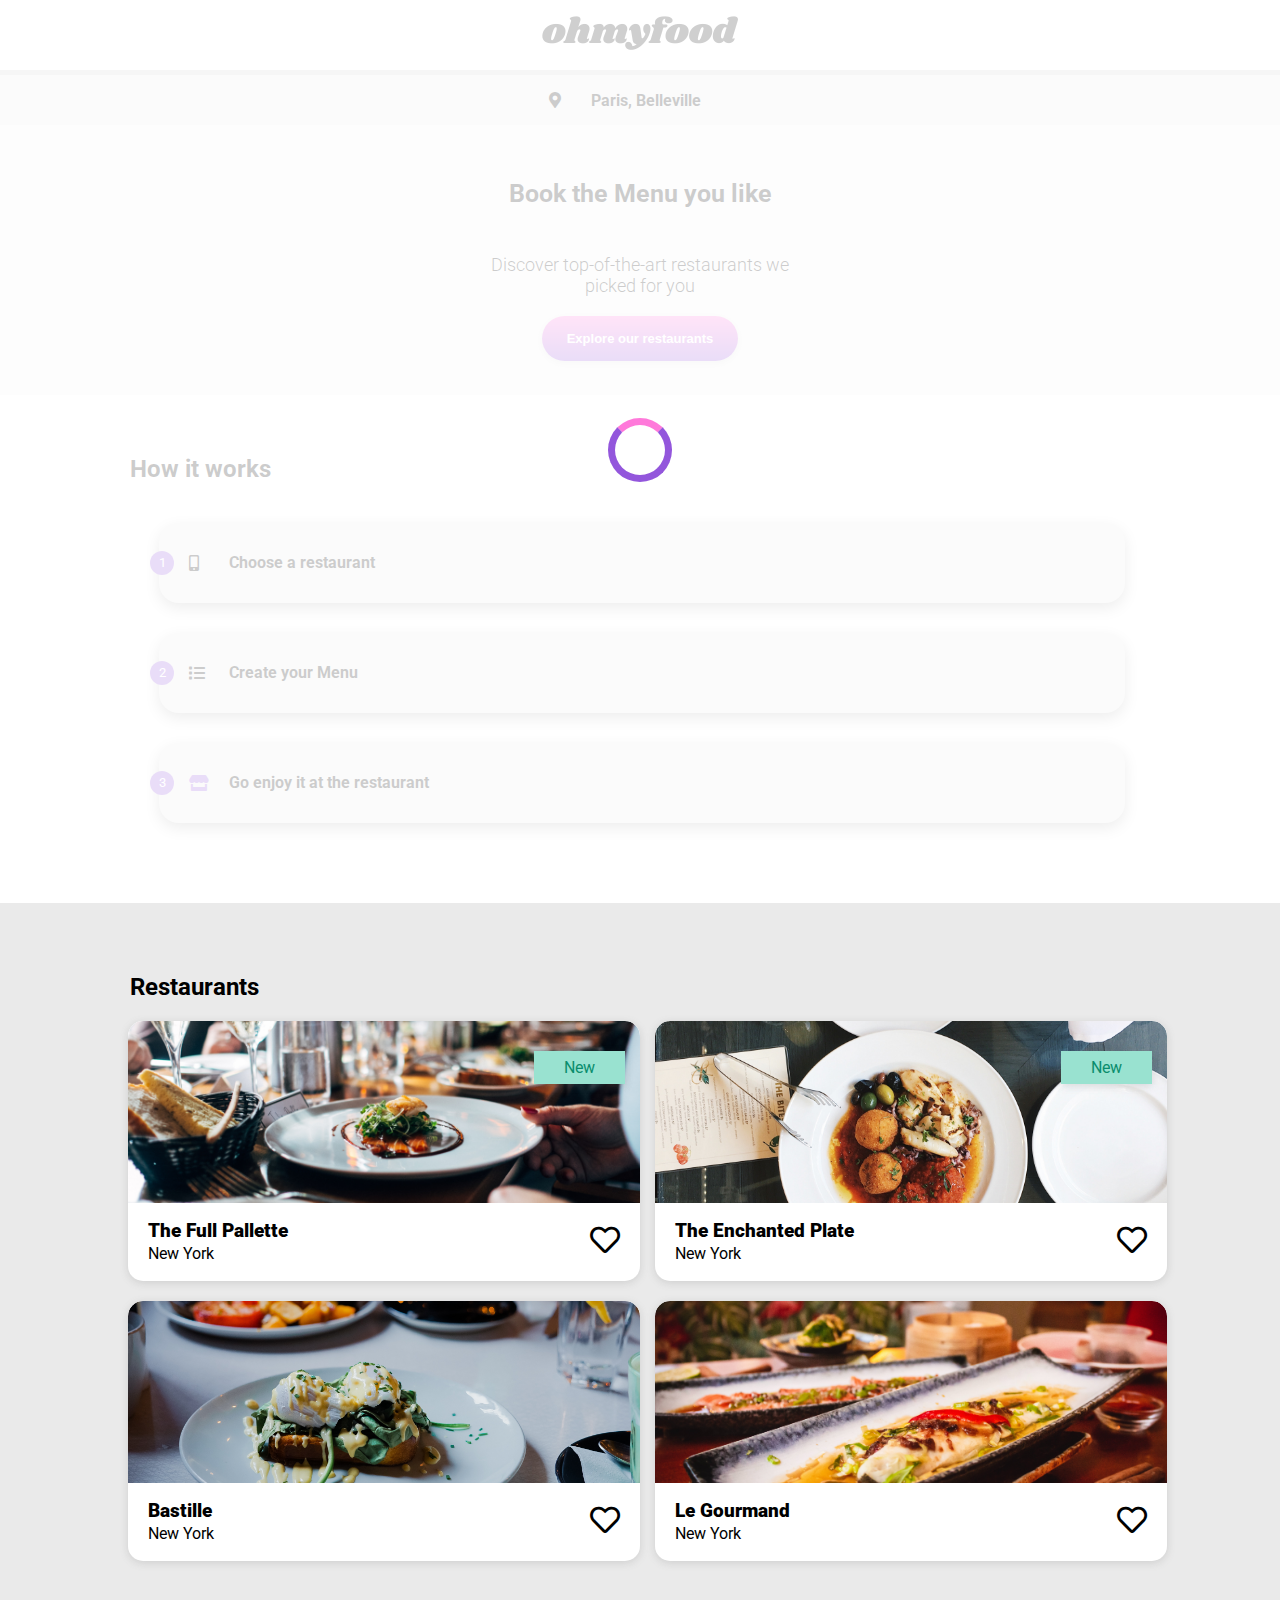
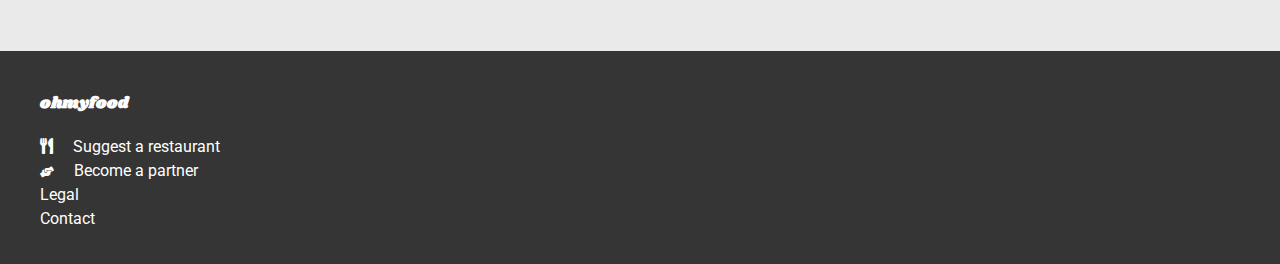
==== commit 5df1b70f: "ive made some minor changes but added the animation for the menu cards so im now 95% finished." ====
--- a/index.html
+++ b/index.html
@@ -4,11 +4,11 @@
       <meta charset="UTF-8">
       <meta name="viewport" content="width=device-width, initial-scale=1.0">
       <title>Homepage</title>
-      <link rel="stylesheet" type="text/css" href="css/styles.css" />
+      <link rel="stylesheet" type="text/css" href="css/styles.css">
       <link rel="preconnect" href="https://fonts.googleapis.com">
       <link rel="preconnect" href="https://fonts.gstatic.com" crossorigin>
       <link href="https://fonts.googleapis.com/css2?family=Roboto:ital,wght@0,300;0,400;0,500;0,900;1,400&display=swap" rel="stylesheet">
-      <link rel="stylesheet" href="https://cdnjs.cloudflare.com/ajax/libs/font-awesome/5.15.3/css/all.min.css" />
+      <link rel="stylesheet" href="https://cdnjs.cloudflare.com/ajax/libs/font-awesome/5.15.3/css/all.min.css">
       <link rel="preconnect" href="https://fonts.googleapis.com">
       <link rel="preconnect" href="https://fonts.gstatic.com" crossorigin>
       <link href="https://fonts.googleapis.com/css2?family=Shrikhand&display=swap" rel="stylesheet">
@@ -20,7 +20,7 @@
        <!-- This is the navigation section -->
       <nav>
          <div class = 'nav-section logo-section'>
-            <a href = 'index.html'><img src = 'images/ohmyfood.png' class = 'logo'/></a>
+            <a href = 'index.html'><img src = 'images/ohmyfood.png' class = 'logo' alt = 'This is the logo of the website'></a>
          </div>
          <div class = 'nav-section location'>
             <span class="location-icon"><i class="fas fa-map-marker-alt"></i></span>
@@ -58,65 +58,66 @@
          </div>
       </section>
        <!-- This is the restaurants section -->
-      <section id = 'restaurants'>
+       <section id="restaurants">
          <h2>Restaurants</h2>
-         <div class = 'restaurant-card-wrapper'>
-            <a href = 'thefullpallette.html'>
-               <!-- Individual restaurant card -->
-               <div class = 'restaurant-cards'>
-                  <span class = 'new'>New</span>
-                  <img src = 'images/1.jpg' alt = 'This is the image of The Full Palette restaurant in New York'/>
-                  <div class = 'title'>
-                     <h3><b>The Full Pallette</b></h3>
-                     <p>New York</p>
-            <a class="heart-icon far fa-heart"></a> 
-            <a class="heart-icon fas fa-heart"></a>              
-            </div>
-            </div>
-            </a>
-            <a href = 'theenchantedplate.html'>
-               <div class = 'restaurant-cards'>
-                  <span class = 'new'>New</span>
-                  <img src = 'images/3.jpg' alt = 'This is the image of The Enchanted Plate restaurant in New York'/>
-                  <div class = 'title'>
-                     <h3><b>The Enchanted Plate</b></h3>
-                     <p>New York</p>
-            <a class="heart-icon far fa-heart"></a>
-            <a class="heart-icon fas fa-heart"></a> 
-            </div>
-            </div>
-            </a>
-            <a href = 'bastille.html'>
-               <div class = 'restaurant-cards'>
-                  <img src = 'images/4.jpg' alt = 'This is the image of the Bastille restaurant in New York'/>
-                  <div class = 'title'>
-                     <h3><b>Bastille</b></h3>
-                     <p>New York</p>
-            <a class="heart-icon far fa-heart"></a>
-            <a class="heart-icon fas fa-heart"></a> 
-            </div>
-            </div>
-            </a>
-            <a href = 'legourmand.html'>
-               <div class = 'restaurant-cards'>
-                  <img src = 'images/2.jpg' alt = 'This is the image of the The Full Palette restaurant in New York'/>
-                  <div class = 'title'>
-                     <h3><b>Le Gourmand</b></h3>
-                     <p>New York</p>
-            <a class="heart-icon far fa-heart"></a> 
-            <a class="heart-icon fas fa-heart"></a>
-            </div>
-            </div>
-            </a>
+         <div class="restaurant-card-wrapper">
+             <!-- Individual restaurant card -->
+             <div class="restaurant-cards">
+               <span class="new">New</span>
+               <img src="images/1.jpg" alt="This is the image of The Full Palette restaurant in New York">
+               <div class="title">
+               <a href="thefullpallette.html">
+                 <h3><b>The Full Pallette</b></h3>
+                 <p>New York</p>
+               </a>
+                 <a class="heart-icon far fa-heart"></a> 
+                 <a class="heart-icon fas fa-heart"></a>              
+               </div>
+             </div>
+             <div class="restaurant-cards">
+               <span class="new">New</span>
+               <img src="images/3.jpg" alt="This is the image of The Enchanted Plate restaurant in New York">
+               <div class="title">
+                 <a href="theenchantedplate.html">
+                 <h3><b>The Enchanted Plate</b></h3>
+                 <p>New York</p>
+                 </a>
+                 <a class="heart-icon far fa-heart"></a>
+                 <a class="heart-icon fas fa-heart"></a> 
+               </div>
+             </div>
+             <div class="restaurant-cards">
+               <img src="images/4.jpg" alt="This is the image of the Bastille restaurant in New York">
+               <div class="title">
+                 <a href="bastille.html"> 
+                 <h3><b>Bastille</b></h3>
+                 <p>New York</p>
+                 </a>
+                 <a class="heart-icon far fa-heart"></a>
+                 <a class="heart-icon fas fa-heart"></a> 
+               </div>
+             </div>
+             <div class="restaurant-cards">
+               <img src="images/2.jpg" alt="This is the image of the The Full Palette restaurant in New York">
+               <div class="title">
+                 <a href="legourmand.html">
+                 <h3><b>Le Gourmand</b></h3>
+                 <p>New York</p>
+                 </a>
+                 <a class="heart-icon far fa-heart"></a> 
+                 <a class="heart-icon fas fa-heart"></a>
+               </div>
+             </div>
          </div>
-      </section>
+       </section>
+       
       <footer>
          <h4>ohmyfood</h4>
          <ul>
-            <li><i class="fas fa-utensils"></i><a href="#" class = 'link-icon'></i>Suggest a restaurant</a></li>
+            <li><i class="fas fa-utensils"></i><a href="#" class = 'link-icon'>Suggest a restaurant</a></li>
             <li><i class="fas fa-hands-helping"></i><a href="#" class = 'link-icon'>Become a partner</a></li>
             <li><a href="#">Legal</a></li>
-            <li><a href="#">Contact</a></li>
+            <li><a href="mailto:example@example.com">Contact</a></li>
          </ul>
       </footer>
    </body>
--- a/css/styles.css
+++ b/css/styles.css
@@ -56,9 +56,9 @@
 }
 
 .spinner {
-  border: 7px solid #f3f3f3;
+  border: 7px solid #9356dc;
   border-radius: 50%;
-  border-top: 7px solid #3498db;
+  border-top: 7px solid #ff79da;
   width: 50px;
   height: 50px; /* Safari */
   animation: spin 2s linear infinite;
@@ -611,6 +611,20 @@
     margin-top: 30px;
     margin-bottom: 20px;
   }
+  header button {
+    border-radius: 30px;
+    border: none;
+    background: linear-gradient(#ff79da, #9356dc);
+    padding-top: 15px;
+    padding-bottom: 15px;
+    padding-left: 25px;
+    padding-right: 25px;
+    color: white;
+    font-weight: bold;
+    font-size: small;
+    margin-top: 0px;
+    box-shadow: rgba(99, 99, 99, 0.2) 0px 2px 8px 0px;
+  }
   #instructions {
     width: 100%;
     height: -moz-fit-content;
@@ -1056,7 +1070,7 @@
     width: 100%;
     height: 100%;
     box-sizing: border-box;
-    padding-left: 140px;
+    padding-left: 40px;
     padding-top: 20px;
     background-color: #353535;
     display: flex;
